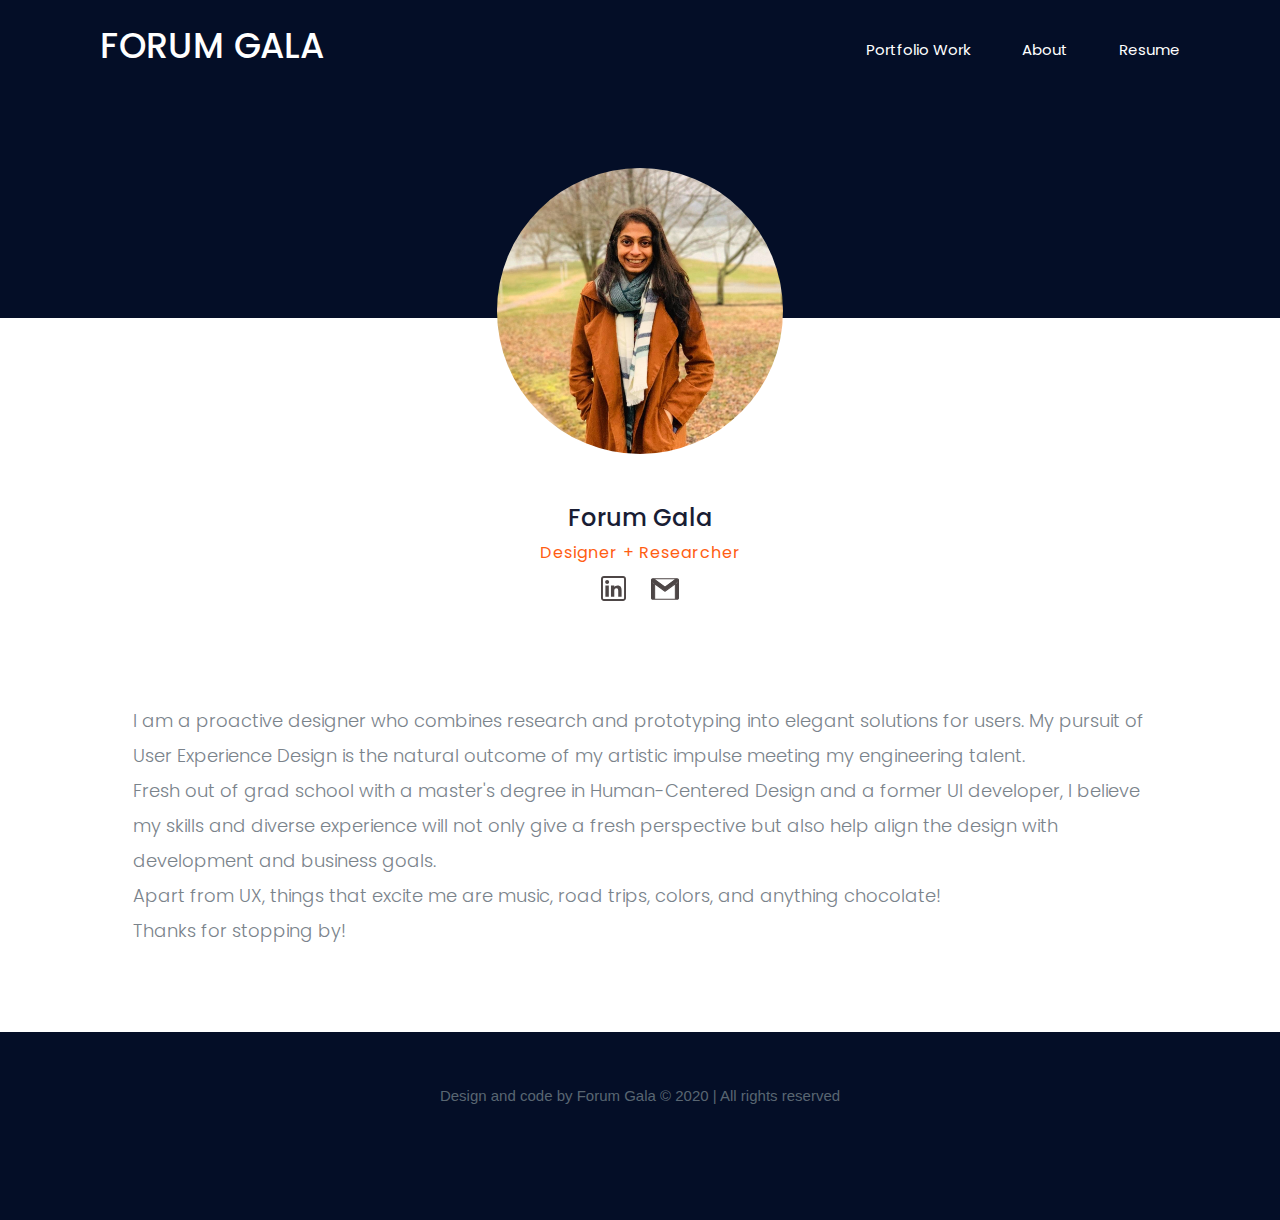
==== about.html @ 948fbfd9 "LinkedInTest" ====
<!doctype html>
<html class="no-js" lang="zxx">

<head>
  <!-- Global site tag (gtag.js) - Google Analytics -->
    <script async src="https://www.googletagmanager.com/gtag/js?id=UA-155356640-1"></script>
    <script>
      window.dataLayer = window.dataLayer || [];
      function gtag(){dataLayer.push(arguments);}
      gtag('js', new Date());

      gtag('config', 'UA-155356640-1');
    </script>
    <meta charset="utf-8">
    <meta http-equiv="x-ua-compatible" content="ie=edge">
    <title>portfolio</title>
    <meta name="description" content="">
    <meta name="viewport" content="width=device-width, initial-scale=1">

    <!-- <link rel="manifest" href="site.webmanifest"> -->
    <!-- Place favicon.ico in the root directory -->

    <!-- CSS here -->
    <link rel="stylesheet" href="css/bootstrap.min.css">
    <link rel="stylesheet" href="css/owl.carousel.min.css">
    <link rel="stylesheet" href="css/magnific-popup.css">
    <link rel="stylesheet" href="css/font-awesome.min.css">
    <link rel="stylesheet" href="css/themify-icons.css">
    <link rel="stylesheet" href="css/nice-select.css">
    <link rel="stylesheet" href="css/flaticon.css">
    <link rel="stylesheet" href="css/gijgo.css">
    <link rel="stylesheet" href="css/animate.min.css">
    <link rel="stylesheet" href="css/slick.css">
    <link rel="stylesheet" href="css/slicknav.css">
    <link rel="stylesheet" href="css/style.css">
    <!-- <link rel="stylesheet" href="css/responsive.css"> -->
</head>

<body>
    <!--[if lte IE 9]>
            <p class="browserupgrade">You are using an <strong>outdated</strong> browser. Please <a href="https://browsehappy.com/">upgrade your browser</a> to improve your experience and security.</p>
        <![endif]-->

    <!-- header-start -->
    <header>
        <div class="header-area ">
            <div id="sticky-header" class="main-header-area">
                <div class="container-fluid">
                    <div class="row align-items-center">
                      <div class="col-xl-3 col-lg-2">
                          <div class="logo">
                              <a href="index.html">
                                <h3>  FORUM GALA </h3>
                              </a>
                          </div>
                      </div>
                      <div class="col-xl-9 col-lg-10">
                          <div class="main-menu  d-none d-lg-block text-right">
                              <nav>
                                  <ul id="navigation">
                                      <li><a class="active" href="index.html">Portfolio Work</a></li>
                                      <li><a href="about.html">About</a></li>
                                      <li><a id="resume" data-aos="fade-up" href="https://galaforum.github.io/portfolio/index.html" onclick="window.open('ForumGalaResume.pdf');return false;">Resume</a></li>
                                  </ul>
                              </nav>
                          </div>
                      </div>
                        <div class="col-12">
                            <div class="mobile_menu d-block d-lg-none"></div>
                        </div>
                    </div>

                </div>
            </div>
        </div>
    </header>
    <!-- header-end -->
    <!-- bradcam_area  -->
    <div class="bradcam_area">
        <div class="container">
            <div class="row">
                <div class="col-xl-12">
                    <div class="bradcam_text text-center">
                        <h3></h3>
                    </div>
                </div>
            </div>
        </div>
    </div>
    <!-- /bradcam_area  -->
    <div class="row justify-content-center">
        <div class="col-lg-6">
            <div class="text-center">
                    <div class="profileStyle thumb">
                            <img src="img/profile.png" alt="">
                    </div>
            </div>
        </div>
    </div>


    <div class="row justify-content-center">
        <div class="col-lg-6">
            <div class="text-center">
                    <div class="aboutHeader text-center">
                        <h3>Forum Gala</h3>
                        <b>Designer + Researcher</b>
                    </div>
                    <a href="https://www.linkedin.com/in/forumgala/" target="_blank">
                      <!-- <div class="linkedInImage"></div> -->
                      <div class="linkedInDiv">
                        <img src="img/linkedinBlack.svg" id="linkedInImage" class="linkedInImage" alt="">
                        <img src="img/linkedin2.svg" class="linkedInImageHover" alt="">
                      </div>
                    </a>
                    <a href="mailto:forumgala.apr30@gmail.com" >
                      <div class="gmailDiv">
                        <img src="img/gmailBlack.svg" class="gmailImage" alt="">
                        <img src="img/gmail2.svg" class="gmailImageHover" alt="">
                      </div>
                    </a>
            </div>
        </div>
    </div>


    <div class="about_wrap_area">
        <div class="container">
            <div class="row justify-content-center">
                <div class="col-lg-11">
                    <div class="about_heading ">
                        <h4>I am a proactive designer who combines research and prototyping into elegant solutions for users. My pursuit of User Experience Design is the natural outcome of my artistic impulse meeting my engineering talent.
                          <br>Fresh out of grad school with a master's degree in Human-Centered Design and a former UI developer, I believe my skills and diverse experience will not only give a fresh perspective but also help align the design with development and business goals.
                          <br>Apart from UX, things that excite me are music, road trips, colors, and anything chocolate!
                          <br>Thanks for stopping by!
                        </h4>
                    </div>
                </div>
            </div>
            </div>
        </div>
    </div>


    <!-- footer start -->
    <footer class="footer">
             <!-- <div class="footer_top">
                <div class="container">
                    <div class="row">
                        <div class="col-xl-4 col-md-6 col-lg-4">
                            <div class="footer_widget">
                               <div class="logo_footer">
                                   <a href="index.html">
                                       <img src="img/logo.png" alt="">
                                   </a>
                               </div>

                            </div>
                        </div>
                        <div class="col-xl-3 col-md-6 col-lg-3">
                            <div class="footer_widget">
                                <h3 class="footer_title">
                                        Services
                                </h3>
                                <ul>
                                    <li><a href="#">Web Design</a></li>
                                    <li><a href="#">3D Modeling</a></li>
                                    <li><a href="#">Architectural Design</a></li>
                                </ul>

                            </div>
                        </div>
                        <div class="col-xl-3 col-md-6 col-lg-3">
                            <div class="footer_widget">
                                <h3 class="footer_title">
                                    Useful Links
                                </h3>
                                <ul>
                                    <li><a href="#">Work</a></li>
                                    <li><a href="#">About</a></li>
                                    <li><a href="#">Services</a></li>
                                    <li><a href="#">Contact</a></li>
                                </ul>
                            </div>
                        </div>
                        <div class="col-xl-2 col-md-6 col-lg-2">
                            <div class="footer_widget">
                                <h3 class="footer_title">
                                        Follow Us
                                </h3>
                                <ul>
                                    <li><a href="#">Dribbble</a></li>
                                    <li><a href="#">Behance</a></li>
                                    <li><a href="#">Instagram</a></li>
                                    <li><a href="#">Facebook</a></li>
                                </ul>
                            </div>
                        </div>
                    </div>
                </div>
            </div> -->
            <div class="copy-right_text">
                <div class="container">
                    <div class="row">
                        <div class="col-xl-12">
                            <p class="copy_right text-center">
                     Design and code by Forum Gala &copy; 2020 | All rights reserved
                            </p>
                        </div>
                    </div>
                </div>
            </div>
        </footer>
    <!--/ footer end  -->


    <!-- JS here -->
    <script src="js/vendor/modernizr-3.5.0.min.js"></script>
    <script src="js/vendor/jquery-1.12.4.min.js"></script>
    <script src="js/popper.min.js"></script>
    <script src="js/bootstrap.min.js"></script>
    <script src="js/owl.carousel.min.js"></script>
    <script src="js/isotope.pkgd.min.js"></script>
    <script src="js/ajax-form.js"></script>
    <script src="js/waypoints.min.js"></script>
    <script src="js/jquery.counterup.min.js"></script>
    <script src="js/imagesloaded.pkgd.min.js"></script>
    <script src="js/scrollIt.js"></script>
    <script src="js/jquery.scrollUp.min.js"></script>
    <script src="js/wow.min.js"></script>
    <script src="js/nice-select.min.js"></script>
    <script src="js/jquery.slicknav.min.js"></script>
    <script src="js/jquery.magnific-popup.min.js"></script>
    <script src="js/plugins.js"></script>
    <script src="js/gijgo.min.js"></script>

    <!--contact js-->
    <script src="js/contact.js"></script>
    <script src="js/jquery.ajaxchimp.min.js"></script>
    <script src="js/jquery.form.js"></script>
    <script src="js/jquery.validate.min.js"></script>
    <script src="js/mail-script.js"></script>

    <script src="js/main.js"></script>
</body>

</html>
---- css/themify-icons.css ----
@font-face {
	font-family: 'themify';
	src:url('../fonts/themify.eot?-fvbane');
	src:url('../fonts/themify.eot?#iefix-fvbane') format('embedded-opentype'),
		url('../fonts/themify.woff?-fvbane') format('woff'),
		url('../fonts/themify.ttf?-fvbane') format('truetype'),
		url('../fonts/themify.svg?-fvbane#themify') format('svg');
	font-weight: normal;
	font-style: normal;
}

[class^="ti-"], [class*=" ti-"] {
	font-family: 'themify';
	/* speak: none; */
	font-style: normal;
	font-weight: normal;
	font-variant: normal;
	text-transform: none;
	line-height: 1;

	/* Better Font Rendering =========== */
	-webkit-font-smoothing: antialiased;
	-moz-osx-font-smoothing: grayscale;
}

.ti-wand:before {
	content: "\e600";
}
.ti-volume:before {
	content: "\e601";
}
.ti-user:before {
	content: "\e602";
}
.ti-unlock:before {
	content: "\e603";
}
.ti-unlink:before {
	content: "\e604";
}
.ti-trash:before {
	content: "\e605";
}
.ti-thought:before {
	content: "\e606";
}
.ti-target:before {
	content: "\e607";
}
.ti-tag:before {
	content: "\e608";
}
.ti-tablet:before {
	content: "\e609";
}
.ti-star:before {
	content: "\e60a";
}
.ti-spray:before {
	content: "\e60b";
}
.ti-signal:before {
	content: "\e60c";
}
.ti-shopping-cart:before {
	content: "\e60d";
}
.ti-shopping-cart-full:before {
	content: "\e60e";
}
.ti-settings:before {
	content: "\e60f";
}
.ti-search:before {
	content: "\e610";
}
.ti-zoom-in:before {
	content: "\e611";
}
.ti-zoom-out:before {
	content: "\e612";
}
.ti-cut:before {
	content: "\e613";
}
.ti-ruler:before {
	content: "\e614";
}
.ti-ruler-pencil:before {
	content: "\e615";
}
.ti-ruler-alt:before {
	content: "\e616";
}
.ti-bookmark:before {
	content: "\e617";
}
.ti-bookmark-alt:before {
	content: "\e618";
}
.ti-reload:before {
	content: "\e619";
}
.ti-plus:before {
	content: "\e61a";
}
.ti-pin:before {
	content: "\e61b";
}
.ti-pencil:before {
	content: "\e61c";
}
.ti-pencil-alt:before {
	content: "\e61d";
}
.ti-paint-roller:before {
	content: "\e61e";
}
.ti-paint-bucket:before {
	content: "\e61f";
}
.ti-na:before {
	content: "\e620";
}
.ti-mobile:before {
	content: "\e621";
}
.ti-minus:before {
	content: "\e622";
}
.ti-medall:before {
	content: "\e623";
}
.ti-medall-alt:before {
	content: "\e624";
}
.ti-marker:before {
	content: "\e625";
}
.ti-marker-alt:before {
	content: "\e626";
}
.ti-arrow-up:before {
	content: "\e627";
}
.ti-arrow-right:before {
	content: "\e628";
}
.ti-arrow-left:before {
	content: "\e629";
}
.ti-arrow-down:before {
	content: "\e62a";
}
.ti-lock:before {
	content: "\e62b";
}
.ti-location-arrow:before {
	content: "\e62c";
}
.ti-link:before {
	content: "\e62d";
}
.ti-layout:before {
	content: "\e62e";
}
.ti-layers:before {
	content: "\e62f";
}
.ti-layers-alt:before {
	content: "\e630";
}
.ti-key:before {
	content: "\e631";
}
.ti-import:before {
	content: "\e632";
}
.ti-image:before {
	content: "\e633";
}
.ti-heart:before {
	content: "\e634";
}
.ti-heart-broken:before {
	content: "\e635";
}
.ti-hand-stop:before {
	content: "\e636";
}
.ti-hand-open:before {
	content: "\e637";
}
.ti-hand-drag:before {
	content: "\e638";
}
.ti-folder:before {
	content: "\e639";
}
.ti-flag:before {
	content: "\e63a";
}
.ti-flag-alt:before {
	content: "\e63b";
}
.ti-flag-alt-2:before {
	content: "\e63c";
}
.ti-eye:before {
	content: "\e63d";
}
.ti-export:before {
	content: "\e63e";
}
.ti-exchange-vertical:before {
	content: "\e63f";
}
.ti-desktop:before {
	content: "\e640";
}
.ti-cup:before {
	content: "\e641";
}
.ti-crown:before {
	content: "\e642";
}
.ti-comments:before {
	content: "\e643";
}
.ti-comment:before {
	content: "\e644";
}
.ti-comment-alt:before {
	content: "\e645";
}
.ti-close:before {
	content: "\e646";
}
.ti-clip:before {
	content: "\e647";
}
.ti-angle-up:before {
	content: "\e648";
}
.ti-angle-right:before {
	content: "\e649";
}
.ti-angle-left:before {
	content: "\e64a";
}
.ti-angle-down:before {
	content: "\e64b";
}
.ti-check:before {
	content: "\e64c";
}
.ti-check-box:before {
	content: "\e64d";
}
.ti-camera:before {
	content: "\e64e";
}
.ti-announcement:before {
	content: "\e64f";
}
.ti-brush:before {
	content: "\e650";
}
.ti-briefcase:before {
	content: "\e651";
}
.ti-bolt:before {
	content: "\e652";
}
.ti-bolt-alt:before {
	content: "\e653";
}
.ti-blackboard:before {
	content: "\e654";
}
.ti-bag:before {
	content: "\e655";
}
.ti-move:before {
	content: "\e656";
}
.ti-arrows-vertical:before {
	content: "\e657";
}
.ti-arrows-horizontal:before {
	content: "\e658";
}
.ti-fullscreen:before {
	content: "\e659";
}
.ti-arrow-top-right:before {
	content: "\e65a";
}
.ti-arrow-top-left:before {
	content: "\e65b";
}
.ti-arrow-circle-up:before {
	content: "\e65c";
}
.ti-arrow-circle-right:before {
	content: "\e65d";
}
.ti-arrow-circle-left:before {
	content: "\e65e";
}
.ti-arrow-circle-down:before {
	content: "\e65f";
}
.ti-angle-double-up:before {
	content: "\e660";
}
.ti-angle-double-right:before {
	content: "\e661";
}
.ti-angle-double-left:before {
	content: "\e662";
}
.ti-angle-double-down:before {
	content: "\e663";
}
.ti-zip:before {
	content: "\e664";
}
.ti-world:before {
	content: "\e665";
}
.ti-wheelchair:before {
	content: "\e666";
}
.ti-view-list:before {
	content: "\e667";
}
.ti-view-list-alt:before {
	content: "\e668";
}
.ti-view-grid:before {
	content: "\e669";
}
.ti-uppercase:before {
	content: "\e66a";
}
.ti-upload:before {
	content: "\e66b";
}
.ti-underline:before {
	content: "\e66c";
}
.ti-truck:before {
	content: "\e66d";
}
.ti-timer:before {
	content: "\e66e";
}
.ti-ticket:before {
	content: "\e66f";
}
.ti-thumb-up:before {
	content: "\e670";
}
.ti-thumb-down:before {
	content: "\e671";
}
.ti-text:before {
	content: "\e672";
}
.ti-stats-up:before {
	content: "\e673";
}
.ti-stats-down:before {
	content: "\e674";
}
.ti-split-v:before {
	content: "\e675";
}
.ti-split-h:before {
	content: "\e676";
}
.ti-smallcap:before {
	content: "\e677";
}
.ti-shine:before {
	content: "\e678";
}
.ti-shift-right:before {
	content: "\e679";
}
.ti-shift-left:before {
	content: "\e67a";
}
.ti-shield:before {
	content: "\e67b";
}
.ti-notepad:before {
	content: "\e67c";
}
.ti-server:before {
	content: "\e67d";
}
.ti-quote-right:before {
	content: "\e67e";
}
.ti-quote-left:before {
	content: "\e67f";
}
.ti-pulse:before {
	content: "\e680";
}
.ti-printer:before {
	content: "\e681";
}
.ti-power-off:before {
	content: "\e682";
}
.ti-plug:before {
	content: "\e683";
}
.ti-pie-chart:before {
	content: "\e684";
}
.ti-paragraph:before {
	content: "\e685";
}
.ti-panel:before {
	content: "\e686";
}
.ti-package:before {
	content: "\e687";
}
.ti-music:before {
	content: "\e688";
}
.ti-music-alt:before {
	content: "\e689";
}
.ti-mouse:before {
	content: "\e68a";
}
.ti-mouse-alt:before {
	content: "\e68b";
}
.ti-money:before {
	content: "\e68c";
}
.ti-microphone:before {
	content: "\e68d";
}
.ti-menu:before {
	content: "\e68e";
}
.ti-menu-alt:before {
	content: "\e68f";
}
.ti-map:before {
	content: "\e690";
}
.ti-map-alt:before {
	content: "\e691";
}
.ti-loop:before {
	content: "\e692";
}
.ti-location-pin:before {
	content: "\e693";
}
.ti-list:before {
	content: "\e694";
}
.ti-light-bulb:before {
	content: "\e695";
}
.ti-Italic:before {
	content: "\e696";
}
.ti-info:before {
	content: "\e697";
}
.ti-infinite:before {
	content: "\e698";
}
.ti-id-badge:before {
	content: "\e699";
}
.ti-hummer:before {
	content: "\e69a";
}
.ti-home:before {
	content: "\e69b";
}
.ti-help:before {
	content: "\e69c";
}
.ti-headphone:before {
	content: "\e69d";
}
.ti-harddrives:before {
	content: "\e69e";
}
.ti-harddrive:before {
	content: "\e69f";
}
.ti-gift:before {
	content: "\e6a0";
}
.ti-game:before {
	content: "\e6a1";
}
.ti-filter:before {
	content: "\e6a2";
}
.ti-files:before {
	content: "\e6a3";
}
.ti-file:before {
	content: "\e6a4";
}
.ti-eraser:before {
	content: "\e6a5";
}
.ti-envelope:before {
	content: "\e6a6";
}
.ti-download:before {
	content: "\e6a7";
}
.ti-direction:before {
	content: "\e6a8";
}
.ti-direction-alt:before {
	content: "\e6a9";
}
.ti-dashboard:before {
	content: "\e6aa";
}
.ti-control-stop:before {
	content: "\e6ab";
}
.ti-control-shuffle:before {
	content: "\e6ac";
}
.ti-control-play:before {
	content: "\e6ad";
}
.ti-control-pause:before {
	content: "\e6ae";
}
.ti-control-forward:before {
	content: "\e6af";
}
.ti-control-backward:before {
	content: "\e6b0";
}
.ti-cloud:before {
	content: "\e6b1";
}
.ti-cloud-up:before {
	content: "\e6b2";
}
.ti-cloud-down:before {
	content: "\e6b3";
}
.ti-clipboard:before {
	content: "\e6b4";
}
.ti-car:before {
	content: "\e6b5";
}
.ti-calendar:before {
	content: "\e6b6";
}
.ti-book:before {
	content: "\e6b7";
}
.ti-bell:before {
	content: "\e6b8";
}
.ti-basketball:before {
	content: "\e6b9";
}
.ti-bar-chart:before {
	content: "\e6ba";
}
.ti-bar-chart-alt:before {
	content: "\e6bb";
}
.ti-back-right:before {
	content: "\e6bc";
}
.ti-back-left:before {
	content: "\e6bd";
}
.ti-arrows-corner:before {
	content: "\e6be";
}
.ti-archive:before {
	content: "\e6bf";
}
.ti-anchor:before {
	content: "\e6c0";
}
.ti-align-right:before {
	content: "\e6c1";
}
.ti-align-left:before {
	content: "\e6c2";
}
.ti-align-justify:before {
	content: "\e6c3";
}
.ti-align-center:before {
	content: "\e6c4";
}
.ti-alert:before {
	content: "\e6c5";
}
.ti-alarm-clock:before {
	content: "\e6c6";
}
.ti-agenda:before {
	content: "\e6c7";
}
.ti-write:before {
	content: "\e6c8";
}
.ti-window:before {
	content: "\e6c9";
}
.ti-widgetized:before {
	content: "\e6ca";
}
.ti-widget:before {
	content: "\e6cb";
}
.ti-widget-alt:before {
	content: "\e6cc";
}
.ti-wallet:before {
	content: "\e6cd";
}
.ti-video-clapper:before {
	content: "\e6ce";
}
.ti-video-camera:before {
	content: "\e6cf";
}
.ti-vector:before {
	content: "\e6d0";
}
.ti-themify-logo:before {
	content: "\e6d1";
}
.ti-themify-favicon:before {
	content: "\e6d2";
}
.ti-themify-favicon-alt:before {
	content: "\e6d3";
}
.ti-support:before {
	content: "\e6d4";
}
.ti-stamp:before {
	content: "\e6d5";
}
.ti-split-v-alt:before {
	content: "\e6d6";
}
.ti-slice:before {
	content: "\e6d7";
}
.ti-shortcode:before {
	content: "\e6d8";
}
.ti-shift-right-alt:before {
	content: "\e6d9";
}
.ti-shift-left-alt:before {
	content: "\e6da";
}
.ti-ruler-alt-2:before {
	content: "\e6db";
}
.ti-receipt:before {
	content: "\e6dc";
}
.ti-pin2:before {
	content: "\e6dd";
}
.ti-pin-alt:before {
	content: "\e6de";
}
.ti-pencil-alt2:before {
	content: "\e6df";
}
.ti-palette:before {
	content: "\e6e0";
}
.ti-more:before {
	content: "\e6e1";
}
.ti-more-alt:before {
	content: "\e6e2";
}
.ti-microphone-alt:before {
	content: "\e6e3";
}
.ti-magnet:before {
	content: "\e6e4";
}
.ti-line-double:before {
	content: "\e6e5";
}
.ti-line-dotted:before {
	content: "\e6e6";
}
.ti-line-dashed:before {
	content: "\e6e7";
}
.ti-layout-width-full:before {
	content: "\e6e8";
}
.ti-layout-width-default:before {
	content: "\e6e9";
}
.ti-layout-width-default-alt:before {
	content: "\e6ea";
}
.ti-layout-tab:before {
	content: "\e6eb";
}
.ti-layout-tab-window:before {
	content: "\e6ec";
}
.ti-layout-tab-v:before {
	content: "\e6ed";
}
.ti-layout-tab-min:before {
	content: "\e6ee";
}
.ti-layout-slider:before {
	content: "\e6ef";
}
.ti-layout-slider-alt:before {
	content: "\e6f0";
}
.ti-layout-sidebar-right:before {
	content: "\e6f1";
}
.ti-layout-sidebar-none:before {
	content: "\e6f2";
}
.ti-layout-sidebar-left:before {
	content: "\e6f3";
}
.ti-layout-placeholder:before {
	content: "\e6f4";
}
.ti-layout-menu:before {
	content: "\e6f5";
}
.ti-layout-menu-v:before {
	content: "\e6f6";
}
.ti-layout-menu-separated:before {
	content: "\e6f7";
}
.ti-layout-menu-full:before {
	content: "\e6f8";
}
.ti-layout-media-right-alt:before {
	content: "\e6f9";
}
.ti-layout-media-right:before {
	content: "\e6fa";
}
.ti-layout-media-overlay:before {
	content: "\e6fb";
}
.ti-layout-media-overlay-alt:before {
	content: "\e6fc";
}
.ti-layout-media-overlay-alt-2:before {
	content: "\e6fd";
}
.ti-layout-media-left-alt:before {
	content: "\e6fe";
}
.ti-layout-media-left:before {
	content: "\e6ff";
}
.ti-layout-media-center-alt:before {
	content: "\e700";
}
.ti-layout-media-center:before {
	content: "\e701";
}
.ti-layout-list-thumb:before {
	content: "\e702";
}
.ti-layout-list-thumb-alt:before {
	content: "\e703";
}
.ti-layout-list-post:before {
	content: "\e704";
}
.ti-layout-list-large-image:before {
	content: "\e705";
}
.ti-layout-line-solid:before {
	content: "\e706";
}
.ti-layout-grid4:before {
	content: "\e707";
}
.ti-layout-grid3:before {
	content: "\e708";
}
.ti-layout-grid2:before {
	content: "\e709";
}
.ti-layout-grid2-thumb:before {
	content: "\e70a";
}
.ti-layout-cta-right:before {
	content: "\e70b";
}
.ti-layout-cta-left:before {
	content: "\e70c";
}
.ti-layout-cta-center:before {
	content: "\e70d";
}
.ti-layout-cta-btn-right:before {
	content: "\e70e";
}
.ti-layout-cta-btn-left:before {
	content: "\e70f";
}
.ti-layout-column4:before {
	content: "\e710";
}
.ti-layout-column3:before {
	content: "\e711";
}
.ti-layout-column2:before {
	content: "\e712";
}
.ti-layout-accordion-separated:before {
	content: "\e713";
}
.ti-layout-accordion-merged:before {
	content: "\e714";
}
.ti-layout-accordion-list:before {
	content: "\e715";
}
.ti-ink-pen:before {
	content: "\e716";
}
.ti-info-alt:before {
	content: "\e717";
}
.ti-help-alt:before {
	content: "\e718";
}
.ti-headphone-alt:before {
	content: "\e719";
}
.ti-hand-point-up:before {
	content: "\e71a";
}
.ti-hand-point-right:before {
	content: "\e71b";
}
.ti-hand-point-left:before {
	content: "\e71c";
}
.ti-hand-point-down:before {
	content: "\e71d";
}
.ti-gallery:before {
	content: "\e71e";
}
.ti-face-smile:before {
	content: "\e71f";
}
.ti-face-sad:before {
	content: "\e720";
}
.ti-credit-card:before {
	content: "\e721";
}
.ti-control-skip-forward:before {
	content: "\e722";
}
.ti-control-skip-backward:before {
	content: "\e723";
}
.ti-control-record:before {
	content: "\e724";
}
.ti-control-eject:before {
	content: "\e725";
}
.ti-comments-smiley:before {
	content: "\e726";
}
.ti-brush-alt:before {
	content: "\e727";
}
.ti-youtube:before {
	content: "\e728";
}
.ti-vimeo:before {
	content: "\e729";
}
.ti-twitter:before {
	content: "\e72a";
}
.ti-time:before {
	content: "\e72b";
}
.ti-tumblr:before {
	content: "\e72c";
}
.ti-skype:before {
	content: "\e72d";
}
.ti-share:before {
	content: "\e72e";
}
.ti-share-alt:before {
	content: "\e72f";
}
.ti-rocket:before {
	content: "\e730";
}
.ti-pinterest:before {
	content: "\e731";
}
.ti-new-window:before {
	content: "\e732";
}
.ti-microsoft:before {
	content: "\e733";
}
.ti-list-ol:before {
	content: "\e734";
}
.ti-linkedin:before {
	content: "\e735";
}
.ti-layout-sidebar-2:before {
	content: "\e736";
}
.ti-layout-grid4-alt:before {
	content: "\e737";
}
.ti-layout-grid3-alt:before {
	content: "\e738";
}
.ti-layout-grid2-alt:before {
	content: "\e739";
}
.ti-layout-column4-alt:before {
	content: "\e73a";
}
.ti-layout-column3-alt:before {
	content: "\e73b";
}
.ti-layout-column2-alt:before {
	content: "\e73c";
}
.ti-instagram:before {
	content: "\e73d";
}
.ti-google:before {
	content: "\e73e";
}
.ti-github:before {
	content: "\e73f";
}
.ti-flickr:before {
	content: "\e740";
}
.ti-facebook:before {
	content: "\e741";
}
.ti-dropbox:before {
	content: "\e742";
}
.ti-dribbble:before {
	content: "\e743";
}
.ti-apple:before {
	content: "\e744";
}
.ti-android:before {
	content: "\e745";
}
.ti-save:before {
	content: "\e746";
}
.ti-save-alt:before {
	content: "\e747";
}
.ti-yahoo:before {
	content: "\e748";
}
.ti-wordpress:before {
	content: "\e749";
}
.ti-vimeo-alt:before {
	content: "\e74a";
}
.ti-twitter-alt:before {
	content: "\e74b";
}
.ti-tumblr-alt:before {
	content: "\e74c";
}
.ti-trello:before {
	content: "\e74d";
}
.ti-stack-overflow:before {
	content: "\e74e";
}
.ti-soundcloud:before {
	content: "\e74f";
}
.ti-sharethis:before {
	content: "\e750";
}
.ti-sharethis-alt:before {
	content: "\e751";
}
.ti-reddit:before {
	content: "\e752";
}
.ti-pinterest-alt:before {
	content: "\e753";
}
.ti-microsoft-alt:before {
	content: "\e754";
}
.ti-linux:before {
	content: "\e755";
}
.ti-jsfiddle:before {
	content: "\e756";
}
.ti-joomla:before {
	content: "\e757";
}
.ti-html5:before {
	content: "\e758";
}
.ti-flickr-alt:before {
	content: "\e759";
}
.ti-email:before {
	content: "\e75a";
}
.ti-drupal:before {
	content: "\e75b";
}
.ti-dropbox-alt:before {
	content: "\e75c";
}
.ti-css3:before {
	content: "\e75d";
}
.ti-rss:before {
	content: "\e75e";
}
.ti-rss-alt:before {
	content: "\e75f";
}
---- css/nice-select.css ----
.nice-select {
  -webkit-tap-highlight-color: transparent;
  background-color: #fff;
  border-radius: 5px;
  border: solid 1px #e8e8e8;
  box-sizing: border-box;
  clear: both;
  cursor: pointer;
  display: block;
  float: left;
  font-family: inherit;
  font-size: 14px;
  font-weight: normal;
  height: 42px;
  line-height: 40px;
  outline: none;
  padding-left: 18px;
  padding-right: 30px;
  position: relative;
  text-align: left !important;
  -webkit-transition: all 0.2s ease-in-out;
  transition: all 0.2s ease-in-out;
  -webkit-user-select: none;
     -moz-user-select: none;
      -ms-user-select: none;
          user-select: none;
  white-space: nowrap;
  width: auto; }
  .nice-select:hover {
    border-color: #dbdbdb; }
  .nice-select:active, .nice-select.open, .nice-select:focus {
    border-color: #999; }


  .nice-select.disabled {
    border-color: #ededed;
    color: #999;
    pointer-events: none; }
    .nice-select.disabled:after {
      border-color: #cccccc; }
  .nice-select.wide {
    width: 100%; }
    .nice-select.wide .list {
      left: 0 !important;
      right: 0 !important; }
  .nice-select.right {
    float: right; }
    .nice-select.right .list {
      left: auto;
      right: 0; }
  .nice-select.small {
    font-size: 12px;
    height: 36px;
    line-height: 34px; }
    .nice-select.small:after {
      height: 4px;
      width: 4px; }
    .nice-select.small .option {
      line-height: 34px;
      min-height: 34px; }
  .nice-select .list {
    background-color: #fff;
    border-radius: 5px;
    box-shadow: 0 0 0 1px rgba(68, 68, 68, 0.11);
    box-sizing: border-box;
    margin-top: 4px;
    opacity: 0;
    overflow: hidden;
    padding: 0;
    pointer-events: none;
    position: absolute;
    top: 100%;
    left: 0;
    -webkit-transform-origin: 50% 0;
        -ms-transform-origin: 50% 0;
            transform-origin: 50% 0;
    -webkit-transform: scale(0.75) translateY(-21px);
        -ms-transform: scale(0.75) translateY(-21px);
            transform: scale(0.75) translateY(-21px);
    -webkit-transition: all 0.2s cubic-bezier(0.5, 0, 0, 1.25), opacity 0.15s ease-out;
    transition: all 0.2s cubic-bezier(0.5, 0, 0, 1.25), opacity 0.15s ease-out;
    z-index: 9; }
    .nice-select .list:hover .option:not(:hover) {
      background-color: transparent !important; }
  .nice-select .option {
    cursor: pointer;
    font-weight: 400;
    line-height: 40px;
    list-style: none;
    min-height: 40px;
    outline: none;
    padding-left: 18px;
    padding-right: 29px;
    text-align: left;
    -webkit-transition: all 0.2s;
    transition: all 0.2s; }
    .nice-select .option:hover, .nice-select .option.focus, .nice-select .option.selected.focus {
      background-color: #f6f6f6; }
    .nice-select .option.selected {
      font-weight: bold; }
    .nice-select .option.disabled {
      background-color: transparent;
      color: #999;
      cursor: default; }

.no-csspointerevents .nice-select .list {
  display: none; }

.no-csspointerevents .nice-select.open .list {
  display: block; }





  /* ,,,,,,,,,,,,,,,, */


  .nice-select:after {
    content: "\e64b";
    display: block;
    height: 5px;
    margin-top: -5px;
    pointer-events: none;
    position: absolute;
    right: 30px;
    top: 8px;
    transition: all 0.15s ease-in-out;
    width: 5px;
    font-family: 'themify';
    color: #ddd; }

    .nice-select.open:after {
 }
    .nice-select.open .list {
      opacity: 1;
      pointer-events: auto;
      -webkit-transform: scale(1) translateY(0);
          -ms-transform: scale(1) translateY(0);
              transform: scale(1) translateY(0); }
---- css/flaticon.css ----
/*
  	Flaticon icon font: Flaticon
  	Creation date: 07/09/2019 08:07
  	*/

	  @font-face {
		font-family: "Flaticon";
		src: url("../fonts/Flaticon.eot");
		src: url("../fonts/Flaticon.eot");
		src: url("../fonts/Flaticon.eot?#iefix") format("embedded-opentype"),
			 url("../fonts/Flaticon.woff2") format("woff2"),
			 url("../fonts/Flaticon.woff") format("woff"),
			 url("../fonts/Flaticon.ttf") format("truetype"),
			 url("../fonts/Flaticon.svg#Flaticon") format("svg");
		font-weight: normal;
		font-style: normal;
	  }
	  
	  @media screen and (-webkit-min-device-pixel-ratio:0) {
		@font-face {
		  font-family: "Flaticon";
		  src: url("./Flaticon.svg#Flaticon") format("svg");
		}
	  }
	  
	  [class^="flaticon-"]:before, [class*=" flaticon-"]:before,
	  [class^="flaticon-"]:after, [class*=" flaticon-"]:after {   
		font-family: Flaticon;
			  font-size: 20px;
	  font-style: normal;
	  margin-left: 20px;
	  }
	  
	.flaticon-legal-paper:before {
		content: "\e001";
	}
	.flaticon-case:before {
		content: "\e002";
	}
	.flaticon-survey:before {
		content: "\e003";
	}
	.flaticon-bar-chart:before {
		content: "\e004";
	}
	.flaticon-controls:before {
		content: "\e005";
	}
	.flaticon-puzzle:before {
		content: "\e006";
	}
	.flaticon-right:before {
		content: "\e007";
	}
---- css/gijgo.css ----
.gj-button {
    background-color: #f5f5f5;
    border: 1px solid #ddd;
    color: #000;
    border-radius: 3px;
    padding: 6px 10px;
    cursor: pointer;
}

.gj-unselectable {
    -webkit-touch-callout: none;
    -webkit-user-select: none;
    -khtml-user-select: none;
    -moz-user-select: none;
    -ms-user-select: none;
    user-select: none;
}

.gj-row {
    display: -webkit-box;
    display: -ms-flexbox;
    display: flex;
    -ms-flex-wrap: wrap;
    flex-wrap: wrap;
}

.gj-margin-left-5 {
    margin-left: 5px;
}

.gj-margin-left-10 {
    margin-left: 10px;
}

.gj-width-full {
    width: 100%;
}

.gj-cursor-pointer {
    cursor: pointer;
}

.gj-text-align-center {
    text-align: center;
}

.gj-font-size-16 {
    font-size: 16px;
}

.gj-hidden {
    display: none;
}

/** Material Design */
.gj-button-md {
    background: 0 0;
    border: none;
    border-radius: 2px;
    color: rgba(0, 0, 0, 0.87);
    position: relative;
    height: 36px;
    margin: 0;
    min-width: 64px;
    padding: 0 16px;
    display: inline-block;
    font-family: "Roboto","Helvetica","Arial",sans-serif;
    font-size: 1rem;
    font-weight: 500;
    text-transform: uppercase;
    letter-spacing: 0;
    overflow: hidden;
    will-change: box-shadow;
    transition: box-shadow .2s cubic-bezier(.4,0,1,1),background-color .2s cubic-bezier(.4,0,.2,1),color .2s cubic-bezier(.4,0,.2,1);
    outline: none;
    cursor: pointer;
    text-decoration: none;
    text-align: center;
    line-height: 36px;
    vertical-align: middle;
    overflow: hidden;
    -webkit-user-select: none;
    -moz-user-select: none;
    -ms-user-select: none;
    user-select: none;
}

.gj-button-md:hover {
    background-color: rgba(158,158,158,.2);
}

.gj-button-md:disabled {
    color: rgba(0,0,0,.26);
    background: 0 0;
}

.gj-button-md .material-icons,
.gj-button-md .gj-icon {
    vertical-align: middle;
    /*font-size: 1.3rem;
    margin-right: 4px;*/
}

.gj-button-md.gj-button-md-icon {
    width: 24px;
    height: 31px;
    min-width: 24px;
    padding: 0px;
    display: table;
}

.gj-button-md.gj-button-md-icon .material-icons,
.gj-button-md.gj-button-md-icon .gj-icon {
    display: table-cell;
    margin-right: 0px;
    width: 24px;
    height: 24px;
}

.gj-button-md.active {
    background-color: rgba(158,158,158,.4);
}

.gj-button-md-group {
    position: relative;
    display: inline-block;
    vertical-align: middle;
}

.gj-textbox-md {
    border: none;
    border-bottom: 1px solid rgba(0,0,0,.42);
    display: block;
    font-family: "Helvetica","Arial",sans-serif;
    font-size: 16px;
    line-height: 16px;
    padding: 4px 0px;
    margin: 0;
    width: 100%;
    background: 0 0;
    text-align: left;
    color: rgba(0,0,0,.87);
}

.gj-textbox-md:focus,
.gj-textbox-md:active {
    border-bottom: 2px solid rgba(0,0,0,.42);
    outline: none;
}

.gj-textbox-md::placeholder {
    color: #8e8e8e;
}

.gj-textbox-md:-ms-input-placeholder {
    color: #8e8e8e;
}

.gj-textbox-md::-ms-input-placeholder {
    color: #8e8e8e;
}

.gj-md-spacer-24 {
    min-width: 24px;
    width: 24px;
    display: inline-block;
}

.gj-md-spacer-32 {
    min-width: 32px;
    width: 32px;
    display: inline-block;
}

.gj-modal {
    position: fixed;
    top: 0;
    right: 0;
    bottom: 0;
    left: 0;
    z-index: 1203;
    display: none;
    overflow: hidden;
    -webkit-overflow-scrolling: touch;
    outline: 0;
    background-color: rgba(0, 0, 0, 0.54118);
    transition: 200ms ease opacity;
    will-change: opacity;
}

/* List */
ul.gj-list li [data-role="wrapper"] {
    display: table;
    width: 100%;
}

ul.gj-list li [data-role="checkbox"] {
    display: table-cell;
    vertical-align:middle;
    text-align:center;
}

ul.gj-list li [data-role="image"] {
    display: table-cell;
    vertical-align:middle;
    text-align:center;
}

ul.gj-list li [data-role="display"] {
    display: table-cell;
    vertical-align:middle;
    cursor: pointer;
}

ul.gj-list li [data-role="display"]:empty:before {
  content: "\200b"; /* unicode zero width space character */
}

/* List - Bootstrap */
ul.gj-list-bootstrap {
    padding-left: 0px;
    margin-bottom: 0px;
}

ul.gj-list-bootstrap li {
    padding: 0px;
}

ul.gj-list-bootstrap li [data-role="wrapper"] {
    padding: 0px 10px;
}

ul.gj-list-bootstrap li [data-role="checkbox"] {
    width: 24px;
    padding: 3px;
}

ul.gj-list-bootstrap li [data-role="image"] {
    width: 24px;
    height: 24px;
}

ul.gj-list-bootstrap li [data-role="display"] {
    padding: 8px 0px 8px 4px;
}

.list-group-item.active ul li, .list-group-item.active:focus ul li, .list-group-item.active:hover ul li {
    text-shadow: none;
    color:initial;
}

/* List - Material Design */
ul.gj-list-md {
    padding: 0px;
    list-style: none;
    list-style-type: none;
    line-height: 24px;
    letter-spacing: 0;
    color: #616161; /* Gray 700 */
}

ul.gj-list-md li {
    display: list-item;
    list-style-type: none;
    padding: 0px;
    min-height: unset;
    box-sizing: border-box;
    align-items: center;
    cursor: default;
    overflow: hidden;

    font-family: "Roboto","Helvetica","Arial",sans-serif;
    font-size: 16px;
    font-weight: 400;
    letter-spacing: .04em;
    line-height: 1;
    
    -webkit-flex-direction: row;
    -ms-flex-direction: row;
    flex-direction: row;
    -webkit-flex-wrap: nowrap;
    -ms-flex-wrap: nowrap;
    flex-wrap: nowrap;
}

ul.gj-list-md li [data-role="checkbox"] {
    height: 24px;
    width: 24px;
}

ul.gj-list-md li [data-role="image"] {
    height: 24px;
    width: 24px;
}

ul.gj-list-md li [data-role="display"] {
    padding: 8px 0px 8px 5px;
    order: 0;
    flex-grow: 2;
    text-decoration: none;
    box-sizing: border-box;
    align-items: center;
    text-align: left;
    color: rgba(0,0,0,.87);
}

ul.gj-list-md li.disabled>[data-role="wrapper"]>[data-role="display"] {
    color: #9E9E9E; /* Gray 500 */
}

.gj-list-md-active {
    background: #e0e0e0;
    color: #3f51b5;
}


/* Picker */
.gj-picker {
    position: absolute;
    z-index: 1203;
    background-color: #fff;
}

.gj-picker .selected {
    color: #fff;
}

/* Material Design */
.gj-picker-md {
    font-family: "Roboto","Helvetica","Arial",sans-serif;
    font-size: 16px;
    font-weight: 400;
    letter-spacing: .04em;
    line-height: 1;
    color: rgba(0,0,0,.87);
    border: 1px solid #E0E0E0;
}

.gj-modal .gj-picker-md {
    border: 0px;
}

.gj-picker-md [role="header"] {
    color: rgba(255, 255, 255, 0.54);
    display: flex;
    background: #2196f3;
    align-items: baseline;
    user-select: none;
    justify-content: center;
}

.gj-picker-md [role="footer"] {
    float: right;
    padding: 10px;
}

.gj-picker-md [role="footer"] button.gj-button-md {
    color: #2196f3;
    font-weight: bold;
    font-size: 13px;
}

/* Bootstrap */
.gj-picker-bootstrap {
    border-radius: 4px;
    border: 1px solid #E0E0E0;
}

.gj-picker-bootstrap .selected {
    color: #888;
}

.gj-picker-bootstrap [role="header"] {
    background: #eee;
    color: #AAA;
}
@font-face {
    font-family: 'gijgo-material';
    src: url('../fonts/gijgo-material.eot?235541');
    src: url('../fonts/gijgo-material.eot?235541#iefix') format('embedded-opentype'), url('../fonts/gijgo-material.ttf?235541') format('truetype'), url('../fonts/gijgo-material.woff?235541') format('woff'), url('../fonts/gijgo-material.svg?235541#gijgo-material') format('svg');
    font-weight: normal;
    font-style: normal;
}

.gj-icon {
    /* use !important to prevent issues with browser extensions that change fonts */
    font-family: 'gijgo-material' !important;
    font-size: 24px;
    speak: none;
    font-style: normal;
    font-weight: normal;
    font-variant: normal;
    text-transform: none;
    line-height: 1;
    /* Enable Ligatures ================ */
    letter-spacing: 0;
    -webkit-font-feature-settings: "liga";
    -moz-font-feature-settings: "liga=1";
    -moz-font-feature-settings: "liga";
    -ms-font-feature-settings: "liga" 1;
    font-feature-settings: "liga";
    -webkit-font-variant-ligatures: discretionary-ligatures;
    font-variant-ligatures: discretionary-ligatures;
    /* Better Font Rendering =========== */
    -webkit-font-smoothing: antialiased;
    -moz-osx-font-smoothing: grayscale;
}

.gj-icon.undo:before {
    content: "\e900";
}

.gj-icon.vertical-align-top:before {
    content: "\e901";
}

.gj-icon.vertical-align-center:before {
    content: "\e902";
}

.gj-icon.vertical-align-bottom:before {
    content: "\e903";
}

.gj-icon.arrow-dropup:before {
    content: "\e904";
}

.gj-icon.clock:before {
    content: "\e905";
}

.gj-icon.refresh:before {
    content: "\e906";
}

.gj-icon.last-page:before {
    content: "\e907";
}

.gj-icon.first-page:before {
    content: "\e908";
}

.gj-icon.cancel:before {
    content: "\e909";
}

.gj-icon.clear:before {
    content: "\e90a";
}

.gj-icon.check-circle:before {
    content: "\e90b";
}

.gj-icon.delete:before {
    content: "\e90c";
}

.gj-icon.arrow-upward:before {
    content: "\e90d";
}

.gj-icon.arrow-forward:before {
    content: "\e90e";
}

.gj-icon.arrow-downward:before {
    content: "\e90f";
}

.gj-icon.arrow-back:before {
    content: "\e910";
}

.gj-icon.list-numbered:before {
    content: "\e911";
}

.gj-icon.list-bulleted:before {
    content: "\e912";
}

.gj-icon.indent-increase:before {
    content: "\e913";
}

.gj-icon.indent-decrease:before {
    content: "\e914";
}

.gj-icon.redo:before {
    content: "\e915";
}

.gj-icon.align-right:before {
    content: "\e916";
}

.gj-icon.align-left:before {
    content: "\e917";
}

.gj-icon.align-justify:before {
    content: "\e918";
}

.gj-icon.align-center:before {
    content: "\e919";
}

.gj-icon.strikethrough:before {
    content: "\e91a";
}

.gj-icon.italic:before {
    content: "\e91b";
}

.gj-icon.underlined:before {
    content: "\e91c";
}

.gj-icon.bold:before {
    content: "\e91d";
}

.gj-icon.arrow-dropdown:before {
    content: "\e91e";
}

.gj-icon.done:before {
    content: "\e91f";
}

.gj-icon.pencil:before {
    content: "\e920";
}

.gj-icon.minus:before {
    content: "\e921";
}

.gj-icon.plus:before {
    content: "\e922";
}

.gj-icon.chevron-up:before {
    content: "\e923";
}

.gj-icon.chevron-right:before {
    content: "\e924";
}

.gj-icon.chevron-down:before {
    content: "\e925";
}

.gj-icon.chevron-left:before {
    content: "\e926";
}

.gj-icon.event:before {
    content: "\e927";
}
.gj-draggable {
    cursor: move;
}
.gj-resizable-handle {
    position: absolute;
    font-size: 0.1px;
    display: block;
    -ms-touch-action: none;
    touch-action: none;
    z-index: 1203;
}

.gj-resizable-n {
    cursor: n-resize;
    height: 7px;
    width: 100%;
    top: -5px;
    left: 0;
}
.gj-resizable-e {
    cursor: e-resize;
    width: 7px;
    right: -5px;
    top: 0;
    height: 100%;
}
.gj-resizable-s {
    cursor: s-resize;
    height: 7px;
    width: 100%;
    bottom: -5px;
    left: 0;
}
.gj-resizable-w {
	cursor: w-resize;
	width: 7px;
	left: -5px;
	top: 0;
	height: 100%;
}
.gj-resizable-se {
	cursor: se-resize;
	width: 12px;
	height: 12px;
	right: 1px;
	bottom: 1px;
}
.gj-resizable-sw {
	cursor: sw-resize;
	width: 9px;
	height: 9px;
	left: -5px;
	bottom: -5px;
}
.gj-resizable-nw {
	cursor: nw-resize;
	width: 9px;
	height: 9px;
	left: -5px;
	top: -5px;
}
.gj-resizable-ne {
	cursor: ne-resize;
	width: 9px;
	height: 9px;
	right: -5px;
	top: -5px;
}

.gj-dialog-footer {
    position: absolute;
    bottom: 0px;
    width: 100%;
    margin-top: 0px;
}

.gj-dialog-scrollable [data-role="body"] {
    overflow-x: hidden;
    overflow-y: scroll;
}

/** Bootstrap 3 **/
.gj-dialog-bootstrap {
    overflow: hidden;
    z-index: 1202;
}

.gj-dialog-bootstrap [data-role="title"] {
    display: inline;
}
.gj-dialog-bootstrap [data-role="close"] {
    line-height: 1.42857143;
}

/** Bootstrap 4 **/
.gj-dialog-bootstrap4 {
    overflow: hidden;
    z-index: 1202;
}

.gj-dialog-bootstrap4 [data-role="title"] {
    display: inline;
}
.gj-dialog-bootstrap4 [data-role="close"] {
    line-height: 1.5;
}

/** Material Design **/
.gj-dialog-md {
    background-color: #FFF;
    overflow: hidden;
    border: none;
    box-shadow: 0 11px 15px -7px rgba(0,0,0,.2), 0 24px 38px 3px rgba(0,0,0,.14), 0 9px 46px 8px rgba(0,0,0,.12);
    box-sizing: border-box;
    position: relative;
    display: -webkit-box;
    display: -webkit-flex;
    display: -ms-flexbox;
    display: flex;
    -webkit-box-orient: vertical;
    -webkit-box-direction: normal;
    -webkit-flex-direction: column;
    -ms-flex-direction: column;
    flex-direction: column;
    -webkit-background-clip: padding-box;
    background-clip: padding-box;
    outline: 0;
    z-index: 1202;
}

.gj-dialog-md-header {
    padding: 24px 24px 0px 24px;
    font-family: "Roboto","Helvetica","Arial",sans-serif;
}

.gj-dialog-md-title {
    margin: 0;
    font-weight: 400;
    display: inline;
    line-height: 28px;
    font-size: 20px;
}

.gj-dialog-md-close {
    -webkit-appearance: none;
    padding: 0;
    cursor: pointer;
    background: 0 0;
    border: 0;
    float: right;
    line-height: 28px;
    font-size: 28px;
}

.gj-dialog-md-body {
    padding: 20px 24px 24px 24px;
    color: rgba(0,0,0,.54);
    font-family: "Helvetica","Arial",sans-serif;
    font-size: 14px;
    font-weight: 400;
    line-height: 20px;
}

.gj-dialog-md-footer {
    padding: 8px 8px 8px 24px;
    display: -webkit-flex;
    display: -ms-flexbox;
    display: flex;
    -webkit-flex-direction: row-reverse;
    -ms-flex-direction: row-reverse;
    flex-direction: row-reverse;
    -webkit-flex-wrap: wrap;
    -ms-flex-wrap: wrap;
    flex-wrap: wrap;

    box-sizing: border-box;
}

.gj-dialog-md-footer>*:first-child {
    margin-right: 0;
}

.gj-dialog-md-footer>* {
    margin-right: 8px;
    height: 36px;
}
DIV.gj-grid-wrapper {
    margin: auto;
    position: relative;
    clear:both;
    z-index: 1;
}

TABLE.gj-grid {
    margin: auto;    
    border-collapse: collapse;
    width: 100%;
    table-layout: fixed;
}

TABLE.gj-grid THEAD TH [data-role="selectAll"] {
    margin: auto;
}

TABLE.gj-grid THEAD TH [data-role="title"] {
    display: inline-block;
}

TABLE.gj-grid THEAD TH [data-role="sorticon"] {
    display: inline-block;
}

TABLE.gj-grid THEAD TH {
    overflow: hidden;
    text-overflow: ellipsis;
}

TABLE.gj-grid.autogrow-header-row THEAD TH {
    overflow: auto;
    text-overflow: initial;
    white-space: pre-wrap;
    -ms-word-break: break-word;
    word-break: break-word;
}

TABLE.gj-grid > tbody > tr > td {
    overflow: hidden;
    position: relative;
}

table.gj-grid tbody div[data-role="display"] {
    vertical-align: middle;
    text-indent: 0;
    white-space: pre-wrap;
    -ms-word-break: break-word;
    word-break: break-word;
}

table.gj-grid.fixed-body-rows tbody div[data-role="display"] {
    overflow: hidden;
    text-overflow: ellipsis;
    white-space: nowrap;
    -ms-word-break: initial;
    word-break: initial;
}

table.gj-grid tfoot DIV[data-role="display"] {
    vertical-align: middle;
    text-indent: 0;
    display: flex;
}

TABLE.gj-grid .fa {
    padding: 2px;
}

TABLE.gj-grid > tbody > tr > td > div {
    padding: 2px;
    overflow: hidden;
}

DIV.gj-grid-wrapper DIV.gj-grid-loading-cover
{
    background: #BBBBBB;
    opacity: 0.5;
    position: absolute;
    vertical-align: middle;
}

DIV.gj-grid-wrapper DIV.gj-grid-loading-text
{
    position: absolute;
    font-weight: bold;
}

/* Bootstrap Theme */
table.gj-grid-bootstrap thead th {
    background-color: #f5f5f5;
    vertical-align:middle;
}

table.gj-grid-bootstrap thead th [data-role="sorticon"] {
    margin-left: 5px;
}

table.gj-grid-bootstrap thead th [data-role="sorticon"] i.gj-icon,
table.gj-grid-bootstrap thead th [data-role="sorticon"] i.material-icons {
    position: absolute;
    font-size: 20px;
    top: 15px;
}

table.gj-grid-bootstrap tbody tr td div[data-role="display"] {
    padding: 0px;
}

.gj-grid-bootstrap-4 .gj-checkbox-bootstrap {
    display: inline-block;
    padding-top: 2px;
}

.gj-grid-bootstrap-4 tbody tr.active {
    background-color: rgba(0,0,0,.075);
}

/* Material Design Theme */
.gj-grid-md {
    position: relative;
    border: 1px solid #e0e0e0;
    border-collapse: collapse;
    white-space: nowrap;
    font-size: 13px;
    font-family: "Roboto","Helvetica","Arial",sans-serif;
    background-color: #fff;
}

.gj-grid-md td:first-of-type, .gj-grid-md th:first-of-type {
    padding-left: 24px;
}

.gj-grid-md th {
    position: relative;
    vertical-align: bottom;
    font-weight: 700;
    line-height: 31px;
    letter-spacing: 0;
    height: 56px;
    font-size: 12px;
    color: rgba(0,0,0,.54);
    padding-bottom: 8px;
    box-sizing: border-box;
    padding: 12px 18px;
    text-align: right;
}

.gj-grid-md td {
    position: relative;
    height: 48px;
    border-top: 1px solid #e0e0e0;
    border-bottom: 1px solid #e0e0e0;
    padding: 12px 18px;
    box-sizing: border-box;
    text-align: left;
    color: rgba(0,0,0,.87);
}

.gj-grid-md tbody tr {
    position: relative;
    height: 48px;
    transition-duration: .28s;
    transition-timing-function: cubic-bezier(.4,0,.2,1);
    transition-property: background-color;
}

.gj-grid-md tbody tr:hover {
    background-color: #EEEEEE; /* Gray 200 */
}

.gj-grid-md tbody tr.gj-grid-md-select {
    background-color: #F5F5F5; /* Grey 100 */
}


table.gj-grid-md thead th [data-role="sorticon"] {
    margin-left: 5px;
}

table.gj-grid-md thead th [data-role="sorticon"] i.gj-icon,
table.gj-grid-md thead th [data-role="sorticon"] i.material-icons {
    position: absolute;
    font-size: 16px;
    top: 19px;
}

table.gj-grid-md thead th.gj-grid-select-all {
    padding-bottom: 3px;
}
/* Hide all prioritized columns by default */
@media only all {
	th.display-1120,
	td.display-1120,
	th.display-960,
	td.display-960,
	th.display-800,
	td.display-800,
	th.display-640,
	td.display-640,
	th.display-480,
	td.display-480,
	th.display-320,
	td.display-320 {
		display: none;
	}
}

/* Show at 320px (20em x 16px) */
@media screen and (min-width: 20em) {
	TABLE.gj-grid-bootstrap th.display-320,
	TABLE.gj-grid-bootstrap td.display-320 {
		display: table-cell;
	}
}
/* Show at 480px (30em x 16px) */
@media screen and (min-width: 30em) {
	TABLE.gj-grid-bootstrap th.display-480,
	TABLE.gj-grid-bootstrap td.display-480 {
		display: table-cell;
	}
}
/* Show at 640px (40em x 16px) */
@media screen and (min-width: 40em) {
	TABLE.gj-grid-bootstrap th.display-640,
	TABLE.gj-grid-bootstrap td.display-640 {
		display: table-cell;
	}
}
/* Show at 800px (50em x 16px) */
@media screen and (min-width: 50em) {
	TABLE.gj-grid-bootstrap th.display-800,
	TABLE.gj-grid-bootstrap td.display-800 {
		display: table-cell;
	}
}
/* Show at 960px (60em x 16px) */
@media screen and (min-width: 60em) {
	TABLE.gj-grid-bootstrap th.display-960,
	TABLE.gj-grid-bootstrap td.display-960 {
		display: table-cell;
	}
}
/* Show at 1,120px (70em x 16px) */
@media screen and (min-width: 70em) {
	TABLE.gj-grid-bootstrap th.display-1120,
	TABLE.gj-grid-bootstrap td.display-1120 {
		display: table-cell;
	}
}

/* Material Design Theme */
.gj-grid-md tfoot tr th {
    padding-right: 14px;
}

.gj-grid-md tfoot tr[data-role="pager"] .gj-grid-mdl-pager-label {
    padding-left: 5px;
    padding-right: 5px;
}

.gj-grid-md tfoot tr[data-role="pager"] .gj-dropdown-md {
    margin-left: 12px;
}

.gj-grid-md tfoot tr[data-role="pager"] .gj-dropdown-md [role="presenter"] {
    font-size: 12px;
    font-weight: bold;
    color: rgba(0,0,0,.54);
}

.gj-grid-md tfoot tr[data-role="pager"] .gj-dropdown-md [role="presenter"] [role="display"] {
    text-align: right;
}

.gj-grid-md tfoot tr[data-role="pager"] .gj-grid-md-limit-select {
    margin-left: 10px;
    font-size: 12px;
    font-weight: bold;
    color: rgba(0,0,0,.54);
}

/* Bootstrap */
.gj-grid-bootstrap tfoot tr[data-role="pager"] th {
    line-height: 30px;
    background-color: #f5f5f5;
}

.gj-grid-bootstrap tfoot tr[data-role="pager"] th > div > div {
    margin-right: 5px;
}

.gj-grid-bootstrap tfoot tr[data-role="pager"] th > div > button {
    margin-right: 5px;
}

.gj-grid-bootstrap-4 tfoot tr[data-role="pager"] th > div button {
    height: 34px;
}

.gj-grid-bootstrap-4 tfoot tr[data-role="pager"] th div .gj-dropdown-bootstrap-4 .gj-dropdown-expander-mi .gj-icon {
    top: 5px;
}

.gj-grid-bootstrap-3 tfoot tr[data-role="pager"] th > div > input {
    margin-right: 5px;
    width: 40px;
    text-align: right;
    display: inline-block;
    font-weight: bold;
}

.gj-grid-bootstrap-4 tfoot tr[data-role="pager"] th > div > div.input-group {
    width: 40px;
}

.gj-grid-bootstrap-4 tfoot tr[data-role="pager"] th > div > div.input-group input {
    text-align: right;
    font-weight: bold;
    height: 34px;
    padding-top: 2px;
    padding-bottom: 6px;
}

.gj-grid-bootstrap tfoot tr[data-role="pager"] th > div > select {
    display: inline-block;
    margin-right: 5px;
    width: 60px;
}

.gj-grid-bootstrap tfoot tr[data-role="pager"] th .gj-dropdown-bootstrap .gj-list-bootstrap [data-role="display"] {
    line-height: 14px;
}

.gj-grid-bootstrap tfoot tr[data-role="pager"] th .gj-dropdown-bootstrap [role="presenter"] [role="display"] {
    font-weight: bold;
}

.gj-grid-bootstrap tfoot tr[data-role="pager"] th .gj-dropdown-bootstrap-3 [role="presenter"] {
    padding: 2px 8px;
}

.gj-grid-bootstrap tfoot tr[data-role="pager"] th .gj-dropdown-bootstrap-4 [role="presenter"] {
    padding: 1px 8px;
}
.gj-grid thead tr th div.gj-grid-column-resizer-wrapper {
    position: relative;
    width: 100%;
    height: 0px; 
    top: 0px; 
    left: 0px; 
    padding: 0px;
}

span.gj-grid-column-resizer {
    position: absolute;
    right: 0px;
    width: 10px;
    top: -100px;
    height: 300px;
    z-index: 1203;
    cursor: e-resize;
}

.gj-grid-resize-cursor {
    cursor: e-resize;
}
.gj-grid-md tbody tr.gj-grid-top-border td {
  border-top: 2px solid #777;
}
.gj-grid-md tbody tr.gj-grid-bottom-border td {
  border-bottom: 2px solid #777;
}

.gj-grid-bootstrap tbody tr.gj-grid-top-border td {
  border-top: 2px solid #777;
}
.gj-grid-bootstrap tbody tr.gj-grid-bottom-border td {
  border-bottom: 2px solid #777;
}
.gj-grid-md thead tr th.gj-grid-left-border,
.gj-grid-md tbody tr td.gj-grid-left-border
{
    border-left: 3px solid #777;
}
.gj-grid-md thead tr th.gj-grid-right-border,
.gj-grid-md tbody tr td.gj-grid-right-border
{
    border-right: 3px solid #777;
}

.gj-grid-bootstrap thead tr th.gj-grid-left-border,
.gj-grid-bootstrap tbody tr td.gj-grid-left-border
{
    border-left: 5px solid #ddd;
}
.gj-grid-bootstrap thead tr th.gj-grid-right-border,
.gj-grid-bootstrap tbody tr td.gj-grid-right-border
{
    border-right: 5px solid #ddd;
}
.gj-dirty {
    position: absolute;
    top: 0px;
    left: 0px;
    border-style: solid;
    border-width: 3px;
    border-color: #f00 transparent transparent #f00;
    padding: 0;
    overflow: hidden;
    vertical-align: top;
}

/* Material Design */
.gj-grid-md tbody tr td.gj-grid-management-column {
    padding: 3px;
}

.gj-grid-md tbody tr td[data-mode="edit"] {
    padding: 0px 18px;
}

.gj-grid-md tbody .gj-dropdown-md [role="presenter"] [role="display"] {
    padding: 0px;
}

/* Bootstrap */
.gj-grid-bootstrap tbody tr td[data-mode="edit"] {
    padding: 0px;
}

.gj-grid-bootstrap tbody tr td[data-mode="edit"] [data-role="edit"] {
    padding: 0px;
}

/* Bootstrap 3 */
.gj-grid-bootstrap-3 tbody tr td.gj-grid-management-column {
    padding: 3px;
}

.gj-grid-bootstrap-3 tbody tr td[data-mode="edit"] {
    height: 38px;
}

.gj-grid-bootstrap-3 tbody tr td[data-mode="edit"] [data-role="edit"] input[type="text"] {
    height: 37px;
    padding: 8px;
}

.gj-grid-bootstrap-3 tbody tr td[data-mode="edit"] .gj-dropdown-bootstrap [role="presenter"] {
    border: 0px;
    border-radius: 0px;
    height: 37px;
    padding-left: 8px;
}

.gj-grid-bootstrap-3 tbody tr td[data-mode="edit"] .gj-datepicker-bootstrap {
    height: 37px;
}

.gj-grid-bootstrap-3 tbody tr td[data-mode="edit"] .gj-datepicker-bootstrap [role="input"] {
    height: 37px;
    border:0px;
    border-radius: 0px;
}

.gj-grid-bootstrap-3 tbody tr td[data-mode="edit"] .gj-datepicker-bootstrap [role="right-icon"] {
    border:0px;
    border-radius: 0px;
}

.gj-grid-bootstrap-3 tbody tr td[data-mode="edit"] .gj-checkbox-bootstrap {
    display: inline-block;
    padding-top: 10px;
    height: 32px;
}

/* Bootstrap 4 */
.gj-grid-bootstrap-4 tbody tr td.gj-grid-management-column {
    padding: 6px;
}

.gj-grid-bootstrap-4 tbody tr td[data-mode="edit"] [data-role="edit"] input[type="text"] {
    height: 48px;
    padding-left: 12px;
}

.gj-grid-bootstrap-4 tbody tr td[data-mode="edit"] .gj-dropdown-bootstrap [role="presenter"] {
    border: 0px;
    border-radius: 0px;
    height: 48px;
    padding-left: 12px;
    font-family: -apple-system,system-ui,BlinkMacSystemFont,"Segoe UI",Roboto,"Helvetica Neue",Arial,sans-serif;
}

.gj-grid-bootstrap-4 tbody tr td[data-mode="edit"] .gj-dropdown-bootstrap-4 [role="expander"].gj-dropdown-expander-mi .gj-icon,
.gj-grid-bootstrap-4 tbody tr td[data-mode="edit"] .gj-dropdown-bootstrap-4 [role="expander"].gj-dropdown-expander-mi .material-icons {
    top: 13px;
}

.gj-grid-bootstrap-4 tbody tr td[data-mode="edit"] .gj-datepicker-bootstrap {
    height: 48px;
}

.gj-grid-bootstrap-4 tbody tr td[data-mode="edit"] .gj-datepicker-bootstrap [role="input"] {
    height: 48px;
    border:0px;
    border-radius: 0px;
}

.gj-grid-bootstrap-4 tbody tr td[data-mode="edit"] .gj-datepicker-bootstrap [role="right-icon"] {
    background-color: #fff;
}

.gj-grid-bootstrap-4 tbody tr td[data-mode="edit"] .gj-datepicker-bootstrap [role="right-icon"] button {
    border: 0px;
    border-radius: 0px;
    width: 43px;
    position: relative;
}

.gj-grid-bootstrap-4 tbody tr td[data-mode="edit"] .gj-datepicker-bootstrap [role="right-icon"] .gj-icon,
.gj-grid-bootstrap-4 tbody tr td[data-mode="edit"] .gj-datepicker-bootstrap [role="right-icon"] .material-icons {
    top: 13px;
    left: 10px;
    font-size: 24px;
}

.gj-grid-bootstrap-4 tbody tr td[data-mode="edit"] .gj-checkbox-bootstrap {
    display: inline-block;
    padding-top: 15px;
    height: 42px;
}
.gj-grid-md thead tr[data-role="filter"] th {
    border-top: 1px solid #e0e0e0;
}

div.gj-grid-wrapper div.gj-grid-bootstrap-toolbar {
    background-color: #f5f5f5;
    padding: 8px;
    font-weight: bold;
    border: 1px solid #ddd;
}

div.gj-grid-wrapper div.gj-grid-bootstrap-4-toolbar {
    background-color: #f5f5f5;
    padding: 12px;
    font-weight: bold;
    border: 1px solid #ddd;
}

div.gj-grid-wrapper div.gj-grid-md-toolbar {
    font-weight: bold;
    font-size: 24px;
    font-family: "Helvetica","Arial",sans-serif;
    background-color: rgb(255, 255, 255);
    
    border-top: 1px solid #e0e0e0;
    border-left: 1px solid #e0e0e0;
    border-right: 1px solid #e0e0e0;
    border-bottom: 0px;
    border-collapse: collapse;

    padding: 0 18px 0px 18px;
    line-height: 56px;
}
table.gj-grid-scrollable tbody {
    overflow-y: auto;
    overflow-x: hidden;
    display: block;
}

/* Material Design */
table.gj-grid-md.gj-grid-scrollable {
    border-bottom: 0px;
}

table.gj-grid-md.gj-grid-scrollable tbody {
    border-right: 1px solid #e0e0e0;
    border-bottom: 1px solid #e0e0e0;
}

table.gj-grid-md.gj-grid-scrollable tfoot {
    border-bottom: 1px solid #e0e0e0;
}

/* Bootstrap 3 */
table.gj-grid-bootstrap.gj-grid-scrollable {
    border-bottom: 0px;
}

table.gj-grid-bootstrap.gj-grid-scrollable tbody {
    border-right: 1px solid #ddd;
    border-bottom: 1px solid #ddd;
}

table.gj-grid-bootstrap.gj-grid-scrollable tbody tr[data-role="row"]:first-child td {
    border-top: 0px;
}

table.gj-grid-bootstrap.gj-grid-scrollable tbody tr[data-role="row"] td:first-child {
    border-left: 0px;
}

table.gj-grid-bootstrap.gj-grid-scrollable tbody tr[data-role="row"] td:last-child {
    border-right: 0px;
}

table.gj-grid-bootstrap.gj-grid-scrollable tfoot {
    border-bottom: 1px solid #ddd;
}

ul.gj-list li [data-role="spacer"] {
    display: table-cell;
}

ul.gj-list li [data-role="expander"] {
    display: table-cell;
    vertical-align:middle;
    text-align:center;
    cursor: pointer;
}

[data-type="tree"] ul li [data-role="expander"].gj-tree-material-icons-expander {
    width: 24px;
}

[data-type="tree"] ul li [data-role="expander"].gj-tree-font-awesome-expander {
    width: 24px;
}

[data-type="tree"] ul li [data-role="expander"].gj-tree-glyphicons-expander {
    width: 24px;
}

[data-type="tree"] ul li [data-role="expander"].gj-tree-glyphicons-expander .glyphicon {
    top: 4px;
    height: 24px;
}

/* Bootstrap Theme */
.gj-tree-bootstrap-3 ul.gj-list-bootstrap li {
    border: 0px;
    border-radius: 0px;
    color: #333;
}

.gj-tree-bootstrap-3 ul.gj-list-bootstrap li.active {
    color: #fff;
}

.gj-tree-bootstrap-3 ul.gj-list-bootstrap li.disabled {
    color: #777;
    background-color: #eee;
}

.gj-tree-bootstrap-4 ul.gj-list-bootstrap li {
    border: 0px;
    border-radius: 0px;
    color: #212529;
}

.gj-tree-bootstrap-4 ul.gj-list-bootstrap li.active {
    color: #fff;
}

.gj-tree-bootstrap-4 ul.gj-list-bootstrap li.disabled {
    color: #868e96;
}

.gj-tree-bootstrap-4 ul.gj-list-bootstrap li ul.gj-list-bootstrap {
    width: 100%;
}

.gj-tree-bootstrap-border ul.gj-list-bootstrap li {
    border: 1px solid #ddd;
}

.gj-tree-bootstrap-border ul.gj-list-bootstrap li ul.gj-list-bootstrap li {
    border-left: 0px;
    border-right: 0px;
}

.gj-tree-bootstrap-border ul.gj-list-bootstrap li:first-child {
    border-top-left-radius: 4px;
    border-top-right-radius: 4px;
}

.gj-tree-bootstrap-border ul.gj-list-bootstrap li:last-child {
    border-bottom-left-radius: 4px;
    border-bottom-right-radius: 4px;
}

.gj-tree-bootstrap-border ul.gj-list-bootstrap li ul.gj-list-bootstrap li:first-child {
    border-top-left-radius: 0px;
    border-top-right-radius: 0px;
}

.gj-tree-bootstrap-border ul.gj-list-bootstrap li ul.gj-list-bootstrap li:last-child {
    border-bottom: 0px;
    border-bottom-left-radius: 0px;
    border-bottom-right-radius: 0px;
}

ul.gj-list-bootstrap li [data-role="expander"].gj-tree-material-icons-expander {
    padding-top: 8px;
    padding-bottom: 4px;
}

ul.gj-list-bootstrap li [data-role="expander"].gj-tree-material-icons-expander .gj-icon {
    width: 24px;
    height: 24px;
}

/* Material Design Theme */
ul.gj-list-md li.disabled > [data-role="wrapper"] > [data-role="expander"] {
    color: #9E9E9E; /* Gray 500 */
}

.gj-tree-md-border ul.gj-list-md li {
    border: 1px solid #616161; /* Gray 700 */
    margin-bottom: -1px;
}

.gj-tree-md-border ul.gj-list-md li ul.gj-list-md li {
    border-left: 0px;
    border-right: 0px;
}

.gj-tree-md-border ul.gj-list-md li ul.gj-list-md li:last-child {
    border-bottom: 0px;
}
.gj-tree-drop-above {    
    border-top: 1px solid #000;
}

.gj-tree-drop-below {
    border-bottom: 1px solid #000;
}

.gj-tree-bootstrap-3 ul.gj-list-bootstrap li [data-role="wrapper"].drop-above {
    border-top: 2px solid #000;
}

.gj-tree-bootstrap-3 ul.gj-list-bootstrap li [data-role="wrapper"].drop-below {
    border-bottom: 2px solid #000;
}

.gj-tree-bootstrap-4 ul.gj-list-bootstrap li [data-role="wrapper"].drop-above {
    border-top: 2px solid #000;
}

.gj-tree-bootstrap-4 ul.gj-list-bootstrap li [data-role="wrapper"].drop-below {
    border-bottom: 2px solid #000;
}

.gj-tree-drag-el {
    padding: 0px;
    margin: 0px;
    z-index: 1203;
}

.gj-tree-drag-el li {
    padding: 0px;
    margin: 0px;
}

.gj-tree-drag-el [data-role="wrapper"] {
    cursor: move;
    display: table;
}

.gj-tree-drag-el [data-role="indicator"] {
    width: 14px;
    padding: 0px 3px;
    display: table-cell;
    vertical-align: middle;
    text-align: center;
}

.gj-tree-bootstrap-drag-el li.list-group-item {
    border: 0px;
    background: unset;
}

.gj-tree-bootstrap-drag-el [data-role="indicator"] {
    width: 24px;
    height: 24px;
    padding: 0px;
}

.gj-tree-md-drag-el [data-role="indicator"] {
    width: 24px;
    height: 24px;
    padding: 0px;
}
/* Bootstrap */
.gj-checkbox-bootstrap {
    min-width: 0;
    font-size: 0;
    font-weight: normal;
    margin: 0px;
    text-align: center;
    width: 18px;
    height: 18px;
    position: relative;
    display: inline;
}

.gj-checkbox-bootstrap input[type="checkbox"] {
    display: none;
    margin-bottom: -12px;
}

.gj-checkbox-bootstrap span {
    background: #fff;
    display: block;
    content: " ";
    width: 18px;
    height: 18px;
    line-height: 11px;
    font-size: 11px;
    padding: 2px;
    color: #555555;
    border: 1px solid #CCCCCC;
    border-radius: 3px;
    transition: box-shadow 0.2s linear, border-color 0.2s linear;
    cursor: pointer;
    margin: auto;
}

.gj-checkbox-bootstrap input[type="checkbox"]:focus + span:before {
    outline: 0;
    box-shadow: 0 0 0 0 #66afe9, 0 0 6px rgba(102, 175, 233, .6);
    border-color: #66afe9;
}

.gj-checkbox-bootstrap input[type="checkbox"][disabled] + span {
    opacity: 0.6;
    cursor: not-allowed;
}

/* Bootstrap 4 */
.gj-checkbox-bootstrap.gj-checkbox-bootstrap-4 span {
    line-height: 16px;
    padding: 0px;
}

.gj-checkbox-bootstrap-4.gj-checkbox-material-icons input[type="checkbox"]:checked + span:after {
    font-size: 16px;
}

.gj-checkbox-bootstrap-4.gj-checkbox-material-icons input[type="checkbox"]:indeterminate + span:after {
    font-size: 16px;
}

/* Material Design */
.gj-checkbox-md {
    min-width: 0;
    font-size: 0;
    font-weight: normal;
    margin: 0px;
    text-align: center;
    width: 16px;
    height: 16px;
    position: relative;
}

.gj-checkbox-md input[type="checkbox"] {
    display: none;
    margin-bottom: -12px;
}

.gj-checkbox-md span {
    display: inline-block;
    box-sizing: border-box;
    width: 16px;
    height: 16px;
    margin: 0;
    cursor: pointer;
    overflow: hidden;
    border: 2px solid #616161; /* Gray 700 */
    border-radius: 2px;
    z-index: 2;
}

.gj-checkbox-md input[type="checkbox"]:checked + span {
    border: 2px solid #536DFE; /* Indigo A200 */
}

.gj-checkbox-md input[type="checkbox"]:checked + span:after {
    color: #FFF;
    background-color: #536DFE; /* Indigo A200 */
    position: absolute;
    left: 1px;
    top: -15px;
}

.gj-checkbox-md input[type="checkbox"]:indeterminate + span {
    border: 2px solid #616161; /* Gray 700 */
}

.gj-checkbox-md input[type="checkbox"]:indeterminate + span:after {    
    color: #616161;/*color: rgba(0, 0, 0, 1);*/
    position: absolute;
    left: 1px;
    top: -15px;
}

.gj-checkbox-md input[type="checkbox"][disabled] + span {
    border: 2px solid #9E9E9E;
}

.gj-checkbox-md input[type="checkbox"][disabled] + span:after {
    background-color: #9E9E9E;
}

.gj-checkbox-md input[type="checkbox"][disabled]:indeterminate + span:after {
    color: #FFFFFF;
}

/* Material Icons */
.gj-checkbox-material-icons input[type="checkbox"]:checked + span:after {
    content: "\e91f";
    font-size: 14px;
    font-weight: bold;
    white-space: pre;
}

.gj-checkbox-material-icons input[type="checkbox"]:indeterminate + span:after {
    content: "\e921";
    font-size: 14px;
    font-weight: bold;
    white-space: pre;
}

/* Glyphicons */
.gj-checkbox-glyphicons input[type="checkbox"]:checked + span:after {
    display: inline-block;
    font-family: 'Glyphicons Halflings';
    content: "\e013 ";
}

.gj-checkbox-glyphicons input[type="checkbox"]:indeterminate + span:after {
    display: inline-block;
    font-family: 'Glyphicons Halflings';
    content: "\2212 ";
    padding-right: 1px;
}

/* fontawesome */
.gj-checkbox-fontawesome .fa {
    font-size: 14px;
}
.gj-checkbox-bootstrap.gj-checkbox-fontawesome .fa {
    line-height: 18px;
}

.gj-checkbox-fontawesome input[type="checkbox"]:checked + span:before {
    content: "\f00c ";
}

.gj-checkbox-fontawesome input[type="checkbox"]:indeterminate + span:before {
    content: "\f068 ";
}
.gj-editor [role="body"] {
    overflow: auto;
    outline: 0px solid transparent;
    box-sizing: border-box;
}

/* Material Design */
.gj-editor-md {
    padding: 7px;
    font-family: "Roboto","Helvetica","Arial",sans-serif;
    font-size: 14px;
    font-weight: 500;
    letter-spacing: 0;
    border: 1px solid rgba(158,158,158,.2);
}

.gj-editor-md [role="toolbar"] {
    margin-bottom: 7px;
}

.gj-editor-md [role="toolbar"] .gj-button-md {
    min-width: 54px;
    margin-right: 5px;
}

.gj-editor-md [role="toolbar"] .gj-button-md .gj-icon {
    width: 24px;
    height: 24px;
}

.gj-editor-md [role="body"] {
    border: 1px solid rgba(158,158,158,.2);
}

.gj-editor-md p {
    margin: 0;
    padding: 0;
}

.gj-editor-md blockquote {
    font-size: 14px;
}

/* Bootstrap */
.gj-editor-bootstrap {
    padding: 7px;
    border: 1px solid #eceeef;
}

.gj-editor-bootstrap [role="toolbar"] {
    margin-bottom: 7px;
}

.gj-editor-bootstrap [role="toolbar"] .btn-group {
    margin-right: 10px;
}

.gj-editor-bootstrap [role="toolbar"] button {
    height: 36px;
}

.gj-editor-bootstrap [role="body"] {
    border: 1px solid #eceeef;
}

.gj-editor-bootstrap p {
    margin: 0;
    padding: 0;
}

.gj-editor-bootstrap blockquote {
    font-size: 14px;
}
.gj-dropdown {
    position: relative;
    border-collapse: separate;
}

.gj-dropdown [role="presenter"] {
    display: table;
    cursor: pointer;
    outline: none;
    position: relative;
}

.gj-dropdown [role="presenter"] [role="display"] {
    display: table-cell;
    text-align: left;
    width: 100%;
}

.gj-dropdown [role="presenter"] [role="expander"] {
    display: table-cell;
    vertical-align:middle;
    text-align:center;
    width: 24px;
    height: 24px;
}

/* Material Design */
.gj-dropdown-md [role="presenter"] {
    font-family: "Roboto","Helvetica","Arial",sans-serif;
    font-size: 16px;
    font-weight: 400;
    letter-spacing: .04em;
    line-height: 1;
    color: rgba(0,0,0,.87);
    padding: 0px;
    border: 0px;
    border-bottom: 1px solid rgba(0,0,0,.42);
    background: transparent;
}

.gj-dropdown-md [role="presenter"]:focus,
.gj-dropdown-md [role="presenter"]:active {
    border-bottom: 2px solid rgba(0,0,0,.42);
}

.gj-dropdown-md [role="presenter"] [role="display"] {
    padding: 4px 0px;
    line-height: 18px;
}

.gj-dropdown-md [role="presenter"] [role="display"] .placeholder {
    color: #8e8e8e;
}

.gj-dropdown-list-md {
    position: absolute;
    top: 0px;
    left: 0px;
    background-color: #f5f5f5;
    color: #000;
    margin: 0px;
    z-index: 1203;
}

.gj-dropdown-list-md li:hover, .gj-dropdown-list-md li.active {
    background-color: #eee;
}

/* Bootstrap */
.gj-dropdown-bootstrap [role="presenter"] [role="display"] {
    padding-right: 5px;
}

.gj-dropdown-bootstrap [role="presenter"] [role="expander"] {
    padding-left: 5px;
}

.gj-dropdown-bootstrap [role="presenter"] [role="expander"].gj-dropdown-expander-mi {
    width: 24px;
}

.gj-dropdown-bootstrap-3 [role="presenter"] [role="display"] {
    line-height: 20px;
}

.gj-dropdown-bootstrap-3 [role="presenter"] [role="display"] .placeholder {
    color: #9999b3;
}

.gj-dropdown-bootstrap-3 [role="presenter"] [role="expander"] {
    width: 20px;
    height: 20px;
}

.gj-dropdown-bootstrap-3 [role="presenter"] [role="expander"].gj-dropdown-expander-mi .gj-icon,
.gj-dropdown-bootstrap-3 [role="presenter"] [role="expander"].gj-dropdown-expander-mi .material-icons {
    top: 5px;
    right: 10px;
    position: absolute;
}

.gj-dropdown-bootstrap-4 [role="presenter"] {
    border: 1px solid #ced4da;
}

.gj-dropdown-bootstrap-4 [role="presenter"] [role="display"] {
    line-height: 24px;
}

.gj-dropdown-bootstrap-4 [role="presenter"] [role="expander"].gj-dropdown-expander-mi .gj-icon,
.gj-dropdown-bootstrap-4 [role="presenter"] [role="expander"].gj-dropdown-expander-mi .material-icons {
    top: 7px;
    right: 10px;
    position: absolute;
}

.gj-dropdown-list-bootstrap {
    position: absolute;
    top: 32px;
    left: 0px;
    margin: 0px;
    z-index: 1203;
}
.gj-datepicker [role="input"]::-ms-clear {
    display: none;
}

.gj-datepicker [role="right-icon"] {
    cursor: pointer;
}

.gj-picker div[role="navigator"] {
    display: -webkit-box;
    display: -ms-flexbox;
    display: flex;
    -ms-flex-wrap: wrap;
    flex-wrap: wrap;
}

.gj-picker div[role="navigator"] div {
    cursor: pointer;
    position: relative;
    flex-basis: 0;
    -webkit-box-flex: 1;
    -ms-flex-positive: 1;
    flex-grow: 1;
    max-width: 100%;
}

.gj-picker div[role="navigator"] div[role="period"] {
    width: 100%;
    text-align: center;
}

/* Material Design */
.gj-datepicker-md {
    font-family: "Roboto","Helvetica","Arial",sans-serif;
    font-size: 16px;
    font-weight: 400;
    letter-spacing: .04em;
    line-height: 1;
    color: rgba(0,0,0,.87);
    position: relative;
}

.gj-datepicker-md [role="right-icon"] {
    position: absolute;
    right: 0px;
    top: 0px;
    font-size: 24px;
}

.gj-datepicker-md.small .gj-textbox-md {
    font-size: 14px;
}

.gj-datepicker-md.small .gj-icon {
    font-size: 22px;
}

.gj-datepicker-md.large .gj-textbox-md {
    font-size: 18px;
}

.gj-datepicker-md.large .gj-icon {
    font-size: 28px;
}

.gj-picker-md.datepicker [role="header"] {
    padding: 20px 20px;
    display: block;
}

.gj-picker-md.datepicker [role="header"] [role="year"] {
    font-size: 17px;
    padding-bottom: 5px;
    cursor: pointer;
}

.gj-picker-md.datepicker [role="header"] [role="date"] {
    font-size: 36px;
    cursor: pointer;
}

.gj-picker-md div[role="navigator"] {
    height: 42px;
    line-height: 42px;
}

.gj-picker div[role="navigator"] div[role="period"] {
    font-weight: bold;
    font-size: 15px;
}

.gj-picker-md div[role="navigator"] div:first-child {
    max-width: 42px;
}

.gj-picker-md div[role="navigator"] div:last-child {
    max-width: 42px;
}

.gj-picker-md div[role="navigator"] div i.gj-icon,
.gj-picker-md div[role="navigator"] div i.material-icons {
    position: absolute;
    top: 8px;
}

.gj-picker-md div[role="navigator"] div:first-child i.gj-icon,
.gj-picker-md div[role="navigator"] div:first-child i.material-icons {
    left: 10px;
}

.gj-picker-md div[role="navigator"] div:last-child i.gj-icon,
.gj-picker-md div[role="navigator"] div:last-child i.material-icons {
    right: 11px;
}

.gj-picker-md table thead {
    color: #9E9E9E; /* Gray 500 */
}

.gj-picker-md table tr th div,
.gj-picker-md table tr td div {
    display: block;
    width: 40px;
    height: 40px;
    line-height: 40px;
    font-size: 13px;
    text-align: center;
    vertical-align: middle;
}

[type="year"].gj-picker-md table tr td div,
[type="decade"].gj-picker-md table tr td div,
[type="century"].gj-picker-md table tr td div {
    width: 73px;
    height: 73px;
    line-height: 73px;
    cursor: pointer;
}

.gj-picker-md table tr td.gj-cursor-pointer div:hover {
    background: #EEEEEE;
    border-radius: 50%;
    color: rgba(0,0,0,.87);
}

.gj-picker-md table tr td.other-month div,
.gj-picker-md table tr td.disabled div {
    color: #BDBDBD; /* Gray 400 */
}

.gj-picker-md table tr td.focused div {
    background: #E0E0E0; /* Gray 300 */
    border-radius: 50%;
}

.gj-picker-md table tr td.today div {
    color: #1976D2;
}

.gj-picker-md table tr td.selected.gj-cursor-pointer div {
    color: #FFFFFF;
    background: #1976D2; /* Blue 700 */
    border-radius: 50%;
}

.gj-picker-md table tr td.calendar-week div {
    font-weight: bold;
}

/* Bootstrap */
.gj-datepicker-bootstrap :focus,
.gj-datepicker-bootstrap :active {
    box-shadow: none;
}

.gj-picker-bootstrap {
    border: 1px solid rgba(0,0,0,0.15);
    border-radius: 4px;
    padding: 4px;
}

.gj-modal .gj-picker-bootstrap {
    padding: 0px;
}

.gj-picker-bootstrap.datepicker [role="header"] {
    padding: 10px 20px;
    display: block;
}

.gj-picker-bootstrap.datepicker [role="header"] [role="year"] {
    font-size: 15px;
    cursor: pointer;
}

.gj-picker-bootstrap [role="header"] [role="date"] {
    font-size: 24px;
    cursor: pointer;
}

.gj-modal .gj-picker-bootstrap.datepicker [role="body"] {
    padding: 15px;
}

.gj-picker-bootstrap div[role="navigator"] {
    height: 30px;
    line-height: 30px;
    text-align: center;
}

.gj-picker-bootstrap div[role="navigator"] div:first-child {
    max-width: 30px;
}

.gj-picker-bootstrap div[role="navigator"] div:last-child {
    max-width: 30px;
}

.gj-picker-bootstrap table tr td div,
.gj-picker-bootstrap table tr th div {
    display: block;
    width: 30px;
    height: 30px;
    line-height: 30px;
    text-align: center;
    vertical-align: middle;
}

[type="year"].gj-picker-bootstrap table tr td div,
[type="decade"].gj-picker-bootstrap table tr td div,
[type="century"].gj-picker-bootstrap table tr td div {
    width: 53px;
    height: 53px;
    line-height: 53px;
    cursor: pointer;
}

.gj-picker-bootstrap table tr th div i,
.gj-picker-bootstrap table tr th div span {
    line-height: 30px;
}

.gj-picker-bootstrap div[role="navigator"] .gj-icon,
.gj-picker-bootstrap div[role="navigator"] .material-icons {
    margin: 3px;
}

.gj-picker-bootstrap table tr td.focused div,
.gj-picker-bootstrap table tr td.gj-cursor-pointer div:hover {
    background: #EEEEEE;
    border-radius: 4px;
    color: #212529;
}

.gj-picker-bootstrap table tr td.today div {
    color: #204d74;
    font-weight: bold;
}

.gj-picker-bootstrap table tr td.selected.gj-cursor-pointer div {
    color: #fff;
    background-color: #204d74;
    border-color: #122b40;
    border-radius: 4px;
}

.gj-picker-bootstrap table tr td.other-month div,
.gj-picker-bootstrap table tr td.disabled div {
    color: #777;
}

/* Bootstrap 3 */
.gj-datepicker-bootstrap span[role="right-icon"].input-group-addon {
    border-top-left-radius: 0px;
    border-bottom-left-radius: 0px;
    border-top-right-radius: 4px;
    border-bottom-right-radius: 4px;
    border-left: 0px;
    position: relative;
    /*width: 38px;*/
}

.gj-datepicker-bootstrap span[role="right-icon"].input-group-addon .gj-icon,
.gj-datepicker-bootstrap span[role="right-icon"].input-group-addon .material-icons {
    position: absolute;
    top: 7px;
    left: 7px;
}

/* Bootstrap 4 */
.gj-datepicker-bootstrap [role="right-icon"] button {
    width: 38px;
    position: relative;
    border: 1px solid #ced4da;
}

.gj-datepicker-bootstrap [role="right-icon"] button:hover {
    color: #6c757d;
    background-color: transparent;
}

.gj-datepicker-bootstrap.input-group-sm [role="right-icon"] button {
    width: 30px;
}

.gj-datepicker-bootstrap.input-group-lg [role="right-icon"] button {
    width: 48px;
}

.gj-datepicker-bootstrap [role="right-icon"] button .gj-icon,
.gj-datepicker-bootstrap [role="right-icon"] button .material-icons {
    position: absolute;
    font-size: 21px;
    top: 9px;
    left: 9px;
}

.gj-datepicker-bootstrap.input-group-sm [role="right-icon"] button .gj-icon,
.gj-datepicker-bootstrap.input-group-sm [role="right-icon"] button .material-icons {
    top: 6px;
    left: 6px;
    font-size: 19px;
}

.gj-datepicker-bootstrap.input-group-lg [role="right-icon"] button .gj-icon,
.gj-datepicker-bootstrap.input-group-lg [role="right-icon"] button .material-icons {
    font-size: 27px;
    top: 10px;
    left: 10px;
}
.gj-timepicker [role="input"]::-ms-clear {
    display: none;
}

.gj-timepicker [role="right-icon"] {
    cursor: pointer;
}

.gj-picker.timepicker [role="header"] {
    font-size: 58px;
    padding: 20px 0;
    line-height: 58px;

    display: flex;
    align-items: baseline;
    user-select: none;
    justify-content: center;
}

.gj-picker.timepicker [role="header"] div {
    cursor: pointer;
    width: 66px;
    text-align: right;
}

.gj-picker [role="header"] [role="mode"] {
    position: relative;
    width: 0px;
}

.gj-picker [role="header"] [role="mode"] span {
    position: absolute;
    left: 7px;
    line-height: 18px;
    font-size: 18px;
}

.gj-picker [role="header"] [role="mode"] span[role="am"] {
    top: 7px;
}

.gj-picker [role="header"] [role="mode"] span[role="pm"] {
    bottom: 7px;
}

.gj-picker [role="body"] [role="dial"] {
    width: 256px;
    color: rgba(0, 0, 0, 0.87);
    height: 256px;
    position: relative;
    background: #eeeeee;
    border-radius: 50%;
    margin: 10px;
}

.gj-picker [role="body"] [role="hour"] {
    top: calc(50% - 16px);
    left: calc(50% - 16px);
    width: 32px;
    height: 32px;
    cursor: pointer;
    position: absolute;
    font-size: 14px;
    text-align: center;
    line-height: 32px;
    user-select: none;
    pointer-events: none;
}

.gj-picker [role="body"] [role="hour"].selected {
    color: rgba(255, 255, 255, 1);
}

.gj-picker [role="body"] [role="arrow"] {
    top: calc(50% - 1px);
    left: 50%;
    width: calc(50% - 20px);
    height: 2px;
    position: absolute;
    pointer-events: none;
    transform-origin: left center;
    transition: all 250ms cubic-bezier(0.4, 0, 0.2, 1);
    width: calc(50% - 52px);
}

.gj-picker .arrow-begin {
    top: -3px;
    left: -4px;
    width: 8px;
    height: 8px;
    position: absolute;
    border-radius: 50%;
}

.gj-picker .arrow-end {
    top: -15px;
    right: -16px;
    width: 0;
    height: 0;
    position: absolute;
    box-sizing: content-box;
    border-width: 16px;
    border-radius: 50%;
}

/* Material Design */
.gj-timepicker-md {
    font-family: "Roboto","Helvetica","Arial",sans-serif;
    font-size: 16px;
    font-weight: 400;
    letter-spacing: .04em;
    line-height: 1;
    color: rgba(0,0,0,.87);
    position: relative;
}

.gj-timepicker-md.small .gj-textbox-md {
    font-size: 14px;
}

.gj-timepicker-md.small .gj-icon {
    font-size: 22px;
}

.gj-timepicker-md.large .gj-textbox-md {
    font-size: 18px;
}

.gj-timepicker-md.large .gj-icon {
    font-size: 28px;
}

.gj-timepicker-md [role="right-icon"] {
    cursor: pointer;
    position: absolute;
    right: 0px;
    top: 0px;
    font-size: 24px;
}

.gj-picker-md .arrow-begin {
    background-color: #2196f3;
}
.gj-picker-md .arrow-end {
    border: 16px solid #2196f3;
}

.gj-picker-md [role="body"] [role="arrow"] {
    background-color: #2196f3;
}

/* Bootstrap */
.gj-timepicker-bootstrap :focus,
.gj-timepicker-bootstrap :active {
    box-shadow: none;
}

.gj-picker-bootstrap [role="body"] [role="arrow"] {
    background-color: #888;
}

.gj-picker-bootstrap .arrow-begin {
    background-color: #888;
}

.gj-picker-bootstrap .arrow-end {
    border: 16px solid #888;
}

/* Bootstrap 3 */
.gj-timepicker-bootstrap .input-group-addon {
    border-top-left-radius: 0px;
    border-bottom-left-radius: 0px;
    border-top-right-radius: 4px;
    border-bottom-right-radius: 4px;
    border-left: 0px;
    position: relative;
    width: 38px;
}

.gj-timepicker-bootstrap.input-group-sm .input-group-addon {
    width: 30px;
}

.gj-timepicker-bootstrap.input-group-lg .input-group-addon {
    width: 46px;
}

.gj-timepicker-bootstrap .input-group-addon .gj-icon,
.gj-timepicker-bootstrap .input-group-addon .material-icons {
    position: absolute;
    font-size: 21px;
    top: 6px;
    left: 8px;
}

.gj-timepicker-bootstrap.input-group-sm .input-group-addon .gj-icon,
.gj-timepicker-bootstrap.input-group-sm .input-group-addon .material-icons {
    font-size: 19px;
    top: 5px;
    left: 5px;
}

.gj-timepicker-bootstrap.input-group-lg .input-group-addon .gj-icon,
.gj-timepicker-bootstrap.input-group-lg .input-group-addon .material-icons {
    font-size: 27px;
    top: 10px;
    left: 10px;
}

/* Bootstrap 4 */
.gj-timepicker-bootstrap [role="right-icon"] button {
    width: 38px;
    position: relative;
}

.gj-timepicker-bootstrap.input-group-sm [role="right-icon"] button {
    width: 30px;
}

.gj-timepicker-bootstrap.input-group-lg [role="right-icon"] button {
    width: 48px;
}

.gj-timepicker-bootstrap [role="right-icon"] button .gj-icon,
.gj-timepicker-bootstrap [role="right-icon"] button .material-icons {
    position: absolute;
    font-size: 21px;
    top: 7px;
    left: 9px;
}

.gj-timepicker-bootstrap.input-group-sm [role="right-icon"] button .gj-icon,
.gj-timepicker-bootstrap.input-group-sm [role="right-icon"] button .material-icons {
    top: 4px;
    left: 6px;
    font-size: 19px;
}

.gj-timepicker-bootstrap.input-group-lg [role="right-icon"] button .gj-icon,
.gj-timepicker-bootstrap.input-group-lg [role="right-icon"] button .material-icons {
    font-size: 27px;
    top: 8px;
    left: 10px;
}
.gj-picker.datetimepicker [role="header"] [role="date"] {
    padding-bottom: 5px;
    text-align: center;
    cursor: pointer;
}

.gj-picker [role="switch"] {
    align-items: baseline;
    user-select: none;
    position: relative;
}

.gj-picker [role="switch"] [role="calendarMode"] {
    cursor: pointer;
    position: absolute;
    bottom: 2px;
    left: 0px;
}

.gj-picker [role="switch"] [role="time"] {
    width: 100%;
    text-align: center;
}

.gj-picker [role="switch"] [role="time"] div {
    display: inline;
    cursor: pointer;
}

.gj-picker [role="switch"] [role="calendarMode"] {
    cursor: pointer;
}

.gj-picker [role="switch"] [role="clockMode"] {
    position: absolute;
    right: 0px;
    bottom: 3px;
    cursor: pointer;
}

/* Material Design */
.gj-picker-md.datetimepicker [role="header"] {
    font-size: 36px;
    padding: 10px 20px;
    display: block;
}

.gj-picker-md [role="switch"] {
    color: rgba(255, 255, 255, 0.54);
    background: #2196f3;
    font-size: 32px;
}

/* Bootstrap */
.gj-picker-bootstrap.datetimepicker [role="header"] {
    font-size: 36px;
    padding: 10px 20px;
    display: block;
}

.gj-picker-bootstrap.datetimepicker [role="header"] [role="time"] {
    font-size: 22px;
}

.gj-slider {
    position: relative;
    padding: 8px 6px;
}

.gj-slider [role="track"] {
    width: 100%;
}

.gj-slider [role="progress"] {
    position: absolute;
    z-index: 1203;
}

.gj-slider [role="handle"] {
    position: absolute;
}

.gj-slider-md [role="track"] {
    display: -webkit-box;
    display: -ms-flexbox;
    display: flex;
    -webkit-box-orient: vertical;
    -webkit-box-direction: normal;
    -ms-flex-direction: column;
    flex-direction: column;
    -webkit-box-pack: center;
    -ms-flex-pack: center;
    justify-content: center;
    color: #fff;
    text-align: center;
    background-color: #e9ecef;
    height: 2px;
    background-color: rgba(0,0,0,.26);
}

.gj-slider-md [role="progress"] {
    display: -webkit-box;
    display: -ms-flexbox;
    display: flex;
    -webkit-box-orient: vertical;
    -webkit-box-direction: normal;
    -ms-flex-direction: column;
    flex-direction: column;
    -webkit-box-pack: center;
    -ms-flex-pack: center;
    justify-content: center;
    color: #fff;
    text-align: center;
    height: 2px;
    background-color: #536DFE; /* Indigo A200 */
    top: 8px;
    left: 6px;
}

.gj-slider-md [role="handle"] {
    top: 3px;
    left: 0px;
    width: 12px;
    height: 12px;
    background-color: #536DFE; /* Indigo A200 */
    filter: progid:DXImageTransform.Microsoft.gradient(startColorstr='#ff337ab7', endColorstr='#ff2e6da4', GradientType=0);
    filter: none;
    -webkit-box-shadow: inset 0 1px 0 rgba(255,255,255,.2), 0 1px 2px rgba(0,0,0,.05);
    box-shadow: inset 0 1px 0 rgba(255,255,255,.2), 0 1px 2px rgba(0,0,0,.05);
    border: 0px solid transparent;
    border-radius: 50%;
    cursor: pointer;
    z-index: 1204;
}

/* Bootstrap */
.gj-slider-bootstrap [role="track"] {
    border-radius: 4px;
    height: 10px;
}

.gj-slider-bootstrap [role="progress"] {
    height: 10px;
    border-radius: 4px;
    top: 8px;
    left: 6px;
    transition: none;
}

.gj-slider-bootstrap [role="handle"] {
    top: 2px;
    left: 0px;
    width: 20px;
    height: 20px;
    filter: progid:DXImageTransform.Microsoft.gradient(startColorstr='#ff337ab7', endColorstr='#ff2e6da4', GradientType=0);
    filter: none;
    -webkit-box-shadow: inset 0 1px 0 rgba(255,255,255,.2), 0 1px 2px rgba(0,0,0,.05);
    box-shadow: inset 0 1px 0 rgba(255,255,255,.2), 0 1px 2px rgba(0,0,0,.05);
    border: 0px solid transparent;
    border-radius: 50%;
    cursor: pointer;
    z-index: 1204;
}

.gj-slider-bootstrap-3 [role="handle"] {
    background-color: #337ab7;
    background-image: -webkit-linear-gradient(top, #337ab7 0%, #2e6da4 100%);
    background-image: -o-linear-gradient(top, #337ab7 0%, #2e6da4 100%);
    background-image: linear-gradient(to bottom, #337ab7 0%, #2e6da4 100%);
    background-repeat: repeat-x;
}

.gj-slider-bootstrap-4 [role="handle"] {
    background-color: #007bff;
    background-image: -webkit-linear-gradient(top, #007bff 0%, #2e6da4 100%);
    background-image: -o-linear-gradient(top, #007bff 0%, #2e6da4 100%);
    background-image: linear-gradient(to bottom, #007bff 0%, #2e6da4 100%);
    background-repeat: repeat-x;
}


.gj-colorpicker [role="right-icon"] {
    cursor: pointer;
}


/* Material Design */
.gj-colorpicker-md {
    font-family: "Roboto","Helvetica","Arial",sans-serif;
    font-size: 16px;
    font-weight: 400;
    letter-spacing: .04em;
    line-height: 1;
    color: rgba(0,0,0,.87);
    position: relative;
}

.gj-colorpicker-md [role="right-icon"] {
    position: absolute;
    right: 0px;
    top: 0px;
    font-size: 24px;
}

/* ...........
 */
 .gj-datepicker-md [role="right-icon"] {
    position: absolute;
    right: 0px;
    top: 0px;
    font-size: 16px;
    color: #919191;
    margin-right: 15px;
}
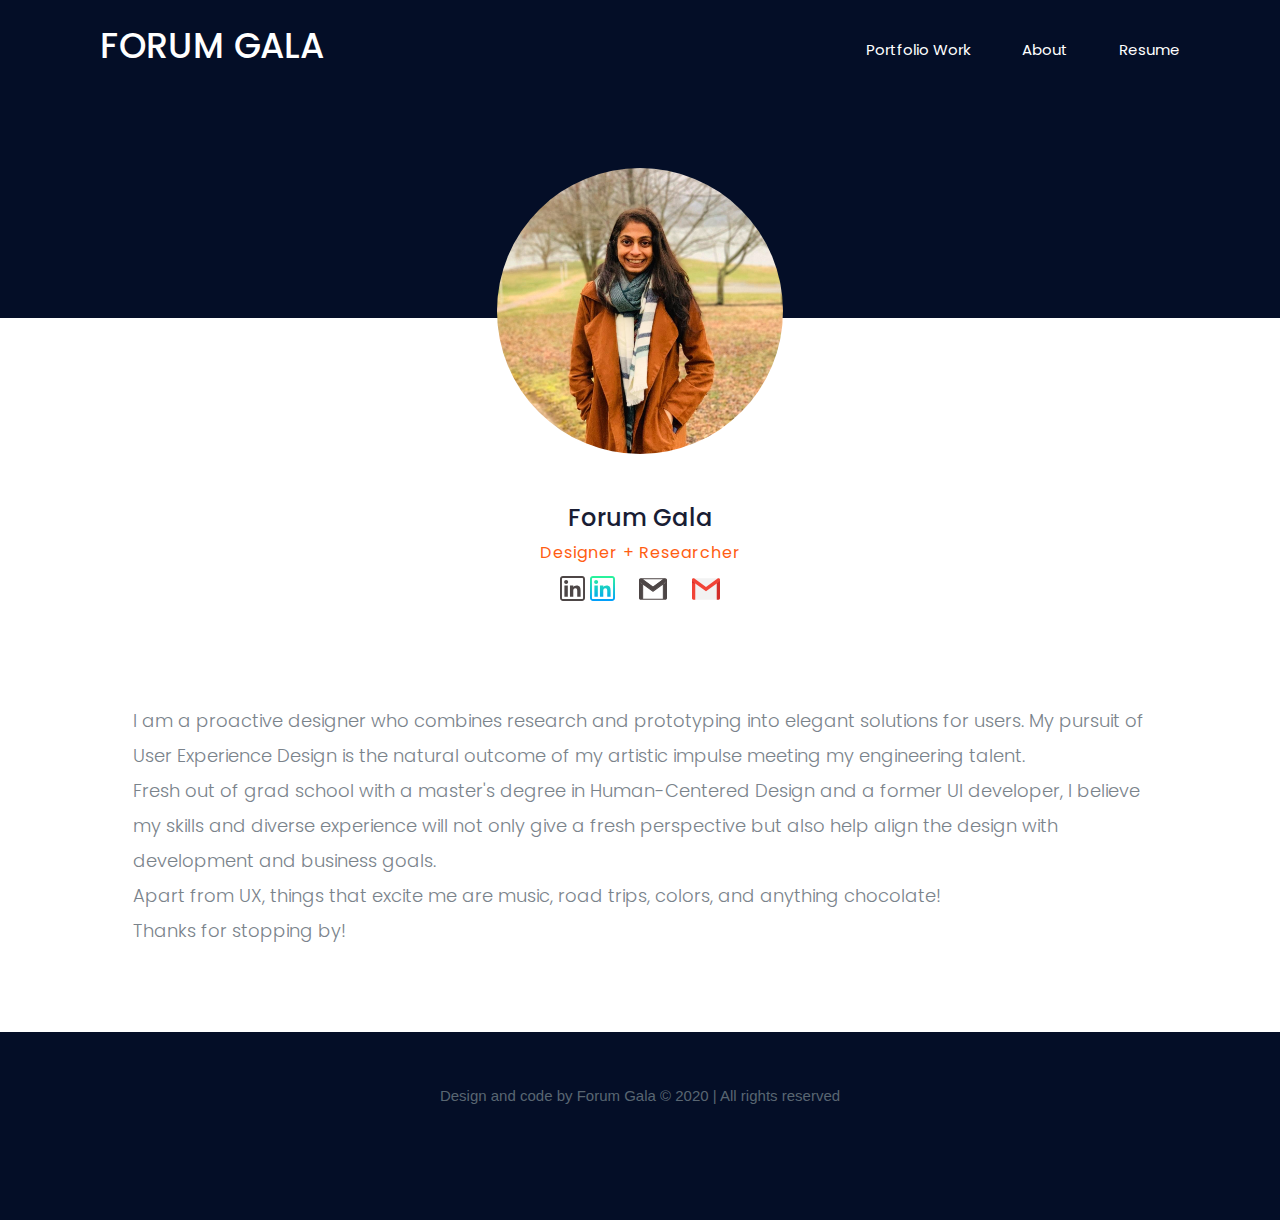
==== commit 0372664d: "Test" ====
--- a/about.html
+++ b/about.html
@@ -109,7 +109,7 @@
                     <a href="https://www.linkedin.com/in/forumgala/" target="_blank">
                       <!-- <div class="linkedInImage"></div> -->
                       <div class="linkedInDiv">
-                        <img src="img/linkedinBlack.svg" id="linkedInImage" class="linkedInImage" alt="">
+                        <img src="img/linkedinBlack.svg" id="linkedInImage" alt="">
                         <img src="img/linkedin2.svg" class="linkedInImageHover" alt="">
                       </div>
                     </a>
--- a/css/style.css
+++ b/css/style.css
@@ -1367,13 +1367,13 @@
   width: 25px;
   height:25px;
 } */
-.linkedInDiv #linkedInImage{
+.linkedInDiv img{
   margin-top: 10px;
   display:inline-block;
   width: 25px;
   height:25px;
 }
-.gmailImage{
+.gmailDiv img{
   margin-top: 10px;
   margin-left: 20px;
   display:inline-block;
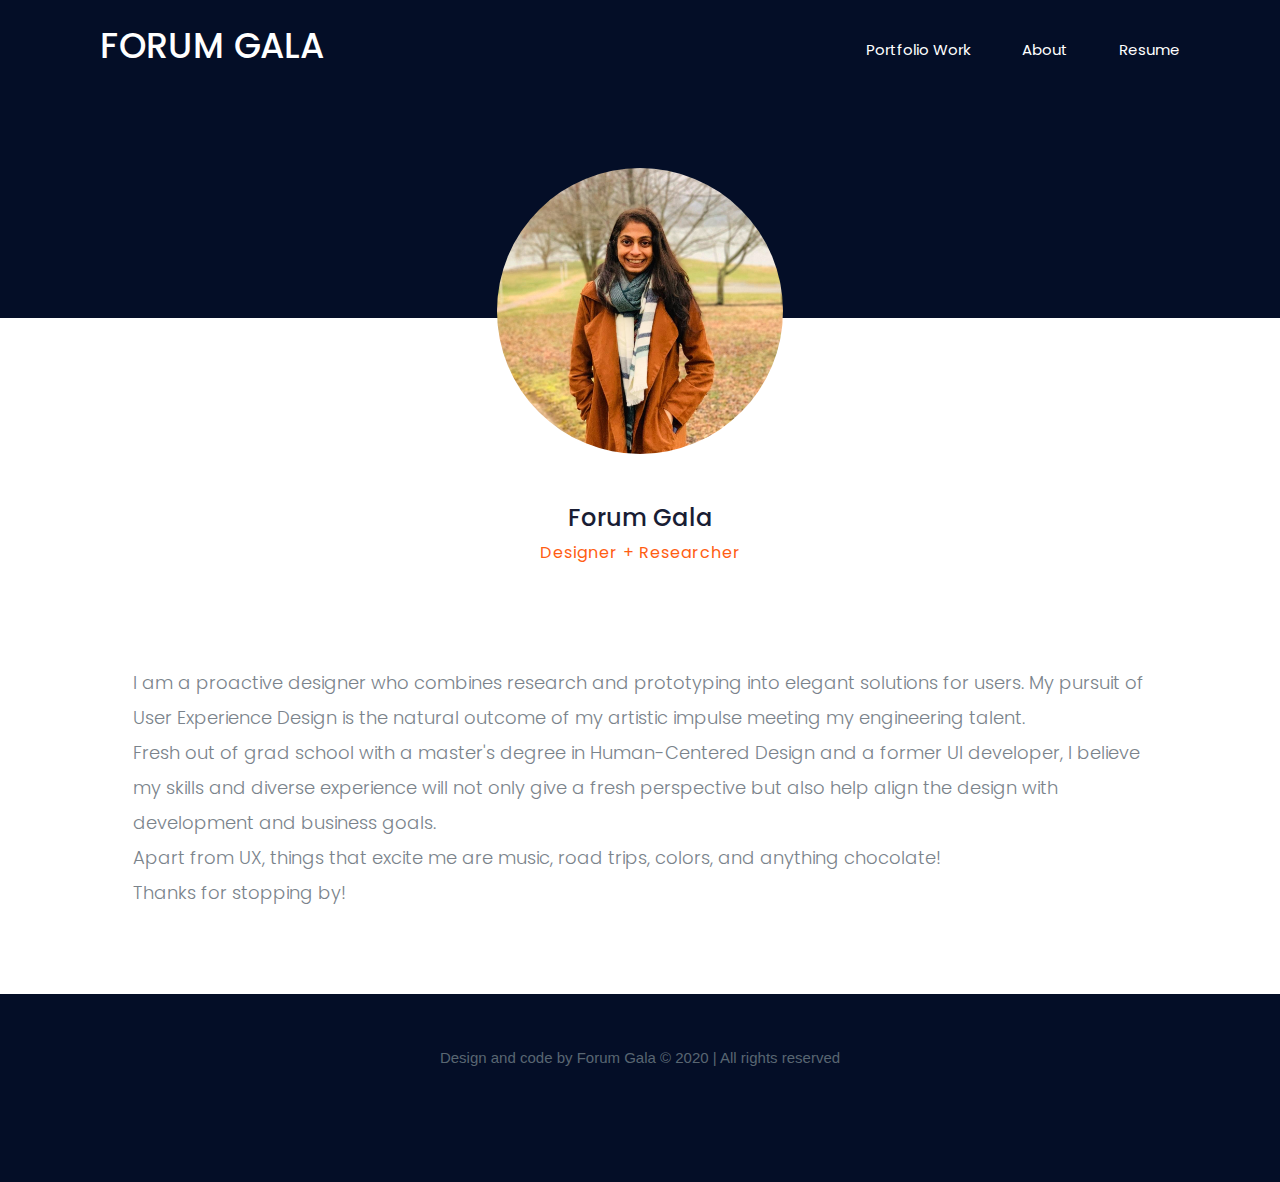
==== commit c62bb5ac: "Linkedin icon test undo" ====
--- a/about.html
+++ b/about.html
@@ -106,11 +106,11 @@
                         <h3>Forum Gala</h3>
                         <b>Designer + Researcher</b>
                     </div>
-                    <a href="https://www.linkedin.com/in/forumgala/" target="_blank">
-                      <!-- <div class="linkedInImage"></div> -->
+                    <!--<a href="https://www.linkedin.com/in/forumgala/" target="_blank">
+                       <div class="linkedInImage"></div>
                       <div class="linkedInDiv">
                         <img src="img/linkedinBlack.svg" id="linkedInImage" alt="">
-                        <img src="img/linkedin2.svg" class="linkedInImageHover" alt="">
+                        <img src="img/linkedin2.svg" id="linkedInImageHover" alt="">
                       </div>
                     </a>
                     <a href="mailto:forumgala.apr30@gmail.com" >
@@ -118,7 +118,7 @@
                         <img src="img/gmailBlack.svg" class="gmailImage" alt="">
                         <img src="img/gmail2.svg" class="gmailImageHover" alt="">
                       </div>
-                    </a>
+                    </a> -->
             </div>
         </div>
     </div>
--- a/css/style.css
+++ b/css/style.css
@@ -1367,7 +1367,7 @@
   width: 25px;
   height:25px;
 } */
-.linkedInDiv img{
+.linkedInDiv1 img{
   margin-top: 10px;
   display:inline-block;
   width: 25px;
@@ -1380,7 +1380,7 @@
   width: 28px;
   height:28px;
 }
-.linkedInImageHover{
+.linkedInDiv2 img{
   margin-top: 10px;
   display:none;
   width: 25px;
@@ -1393,13 +1393,13 @@
   width: 28px;
   height:28px;
 }
-.linkedInDiv:hover .linkedInImage, .gmailDiv:hover .gmailImage{
+.linkedInDiv1:hover .linkedInDiv1 img, .gmailDiv:hover .gmailImage{
     display:none;
 }
-.linkedInDiv:hover .linkedInImageHover, .gmailDiv:hover .gmailImageHover{
+.linkedInDiv1:hover .linkedInDiv2 img, .gmailDiv:hover .gmailImageHover{
     display:inline-block;
 }
-.linkedInDiv, .gmailDiv {
+.linkedInDiv1, .gmailDiv {
   display:inline-block;
 }
 /* line 21, ../../Arafath/CL/December/230. Portfolio/HTML/scss/_slider.scss */
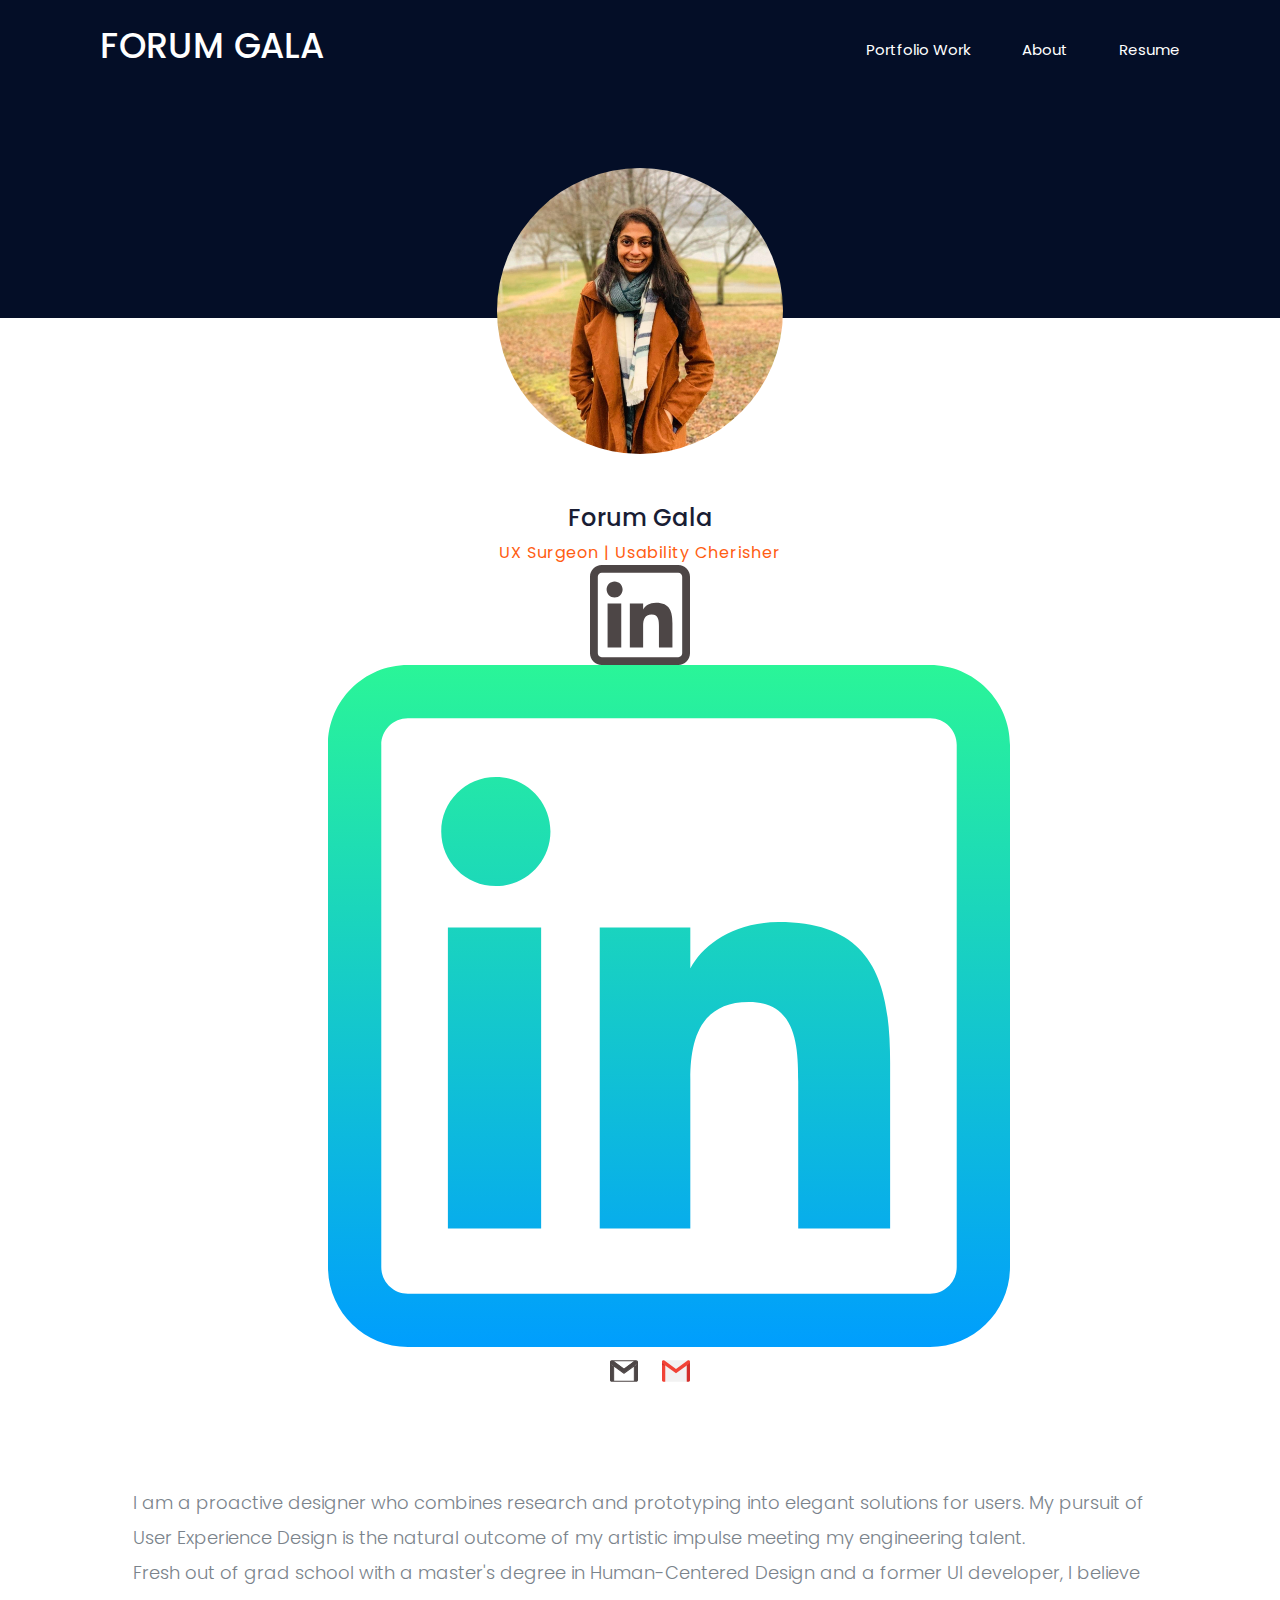
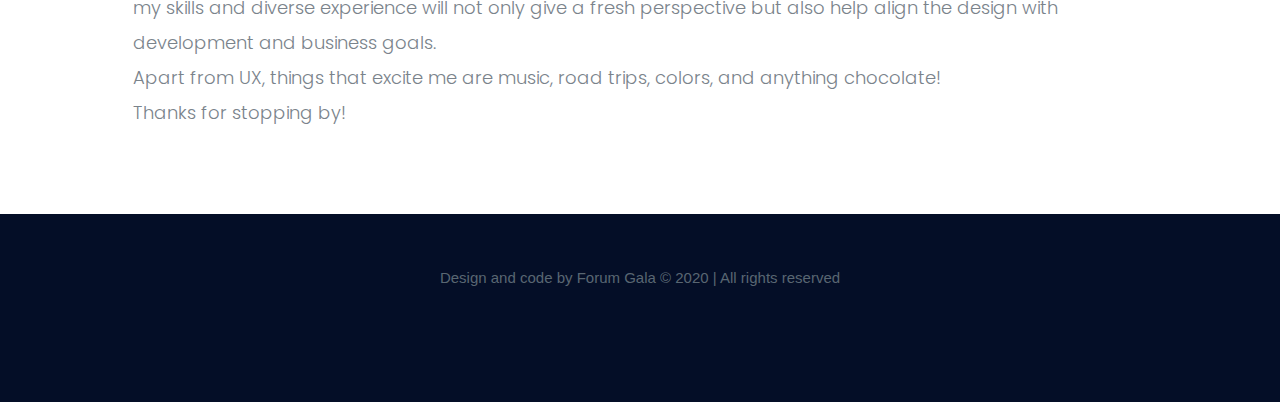
==== commit 4b12b5e7: "Text correction" ====
--- a/about.html
+++ b/about.html
@@ -104,7 +104,7 @@
             <div class="text-center">
                     <div class="aboutHeader text-center">
                         <h3>Forum Gala</h3>
-                        <b>Designer + Researcher</b>
+                        <b>UX Surgeon | Usability Cherisher</b>
                     </div>
                     <!--<a href="https://www.linkedin.com/in/forumgala/" target="_blank">
                        <div class="linkedInImage"></div>
@@ -119,6 +119,18 @@
                         <img src="img/gmail2.svg" class="gmailImageHover" alt="">
                       </div>
                     </a> -->
+                    <a href="https://www.linkedin.com/in/forumgala/" target="_blank">
+                      <div class="linkedInDiv">
+                        <img src="img/linkedinBlack.svg" class="linkedInImage" alt="">
+                        <img src="img/linkedin2.svg" class="linkedInImageHover" alt="">
+                      </div>
+                    </a>
+                    <a href="mailto:forumgala.apr30@gmail.com" >
+                      <div class="gmailDiv">
+                        <img src="img/gmailBlack.svg" class="gmailImage" alt="">
+                        <img src="img/gmail2.svg" class="gmailImageHover" alt="">
+                      </div>
+                    </a>
             </div>
         </div>
     </div>
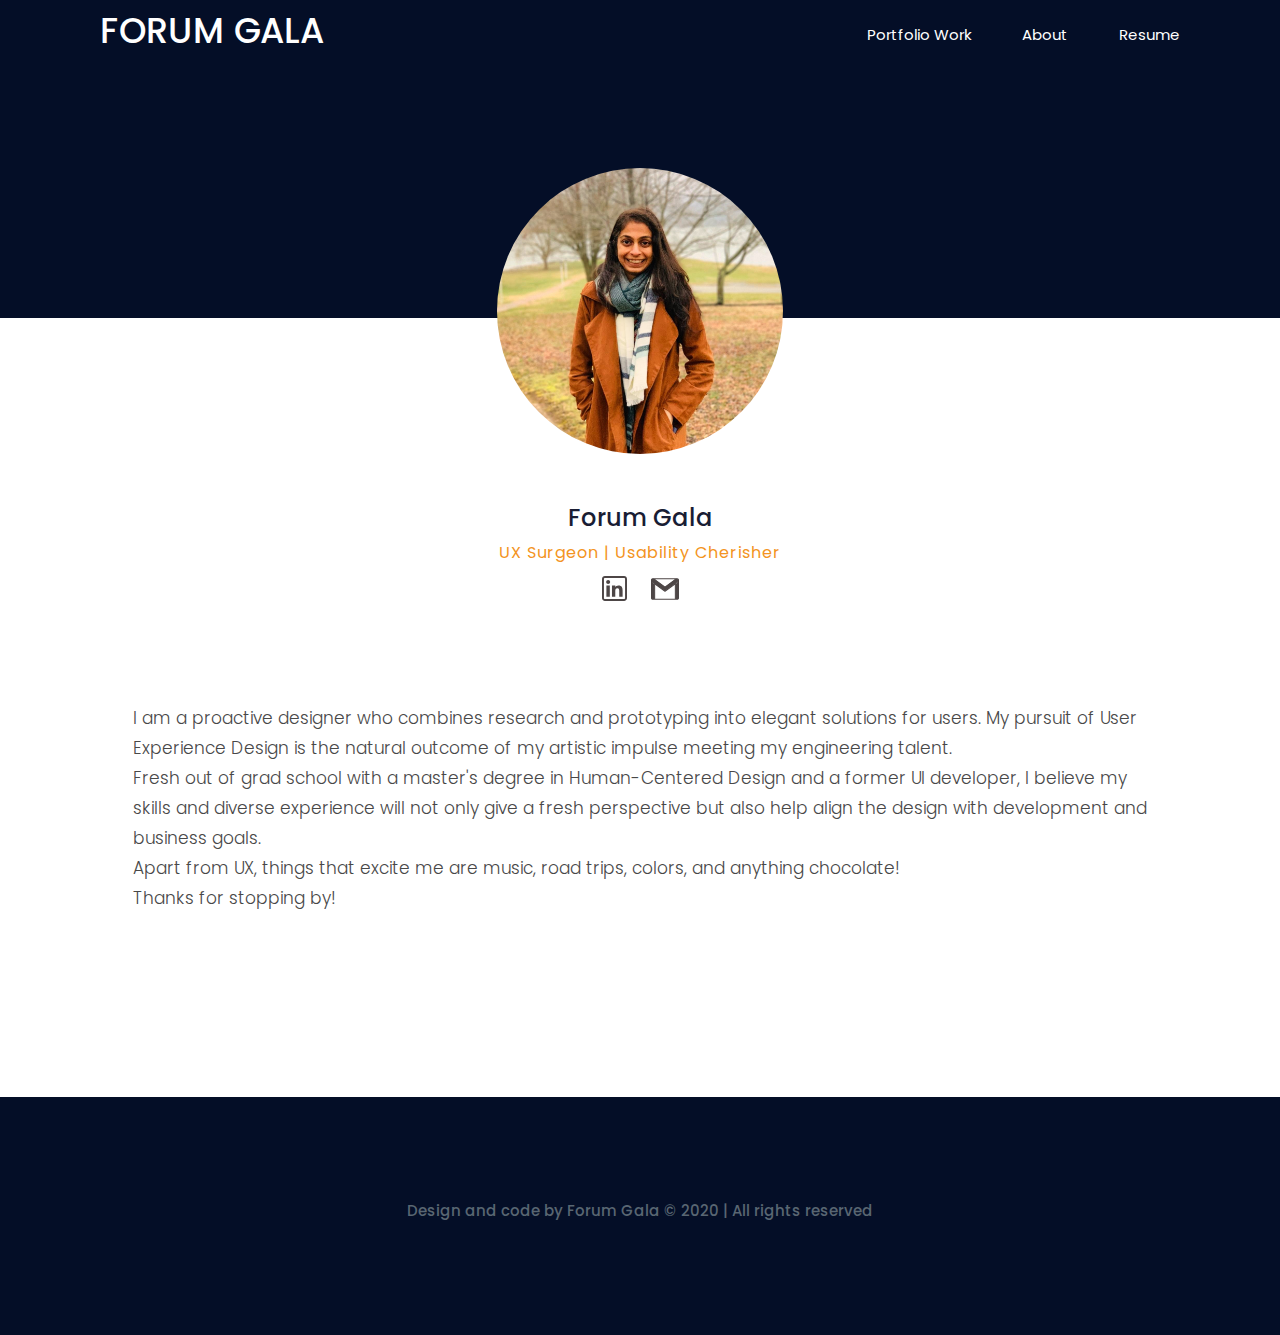
==== commit a4f25f4e: "Highlight on scroll added + responsiveness issues fixed" ====
--- a/about.html
+++ b/about.html
@@ -19,6 +19,7 @@
 
     <!-- <link rel="manifest" href="site.webmanifest"> -->
     <!-- Place favicon.ico in the root directory -->
+
 
     <!-- CSS here -->
     <link rel="stylesheet" href="css/bootstrap.min.css">
@@ -106,11 +107,10 @@
                         <h3>Forum Gala</h3>
                         <b>UX Surgeon | Usability Cherisher</b>
                     </div>
-                    <!--<a href="https://www.linkedin.com/in/forumgala/" target="_blank">
-                       <div class="linkedInImage"></div>
+                    <a href="https://www.linkedin.com/in/forumgala/" target="_blank">
                       <div class="linkedInDiv">
-                        <img src="img/linkedinBlack.svg" id="linkedInImage" alt="">
-                        <img src="img/linkedin2.svg" id="linkedInImageHover" alt="">
+                        <img src="img/linkedinBlack.svg" class="linkedInImage" alt="">
+                        <img src="img/linkedin2.svg" class="linkedInImageHover" alt="">
                       </div>
                     </a>
                     <a href="mailto:forumgala.apr30@gmail.com" >
@@ -118,25 +118,13 @@
                         <img src="img/gmailBlack.svg" class="gmailImage" alt="">
                         <img src="img/gmail2.svg" class="gmailImageHover" alt="">
                       </div>
-                    </a> -->
-                    <a href="https://www.linkedin.com/in/forumgala/" target="_blank">
-                      <div class="linkedInDiv">
-                        <img src="img/linkedinBlack.svg" class="linkedInImage" alt="">
-                        <img src="img/linkedin2.svg" class="linkedInImageHover" alt="">
-                      </div>
                     </a>
-                    <a href="mailto:forumgala.apr30@gmail.com" >
-                      <div class="gmailDiv">
-                        <img src="img/gmailBlack.svg" class="gmailImage" alt="">
-                        <img src="img/gmail2.svg" class="gmailImageHover" alt="">
-                      </div>
-                    </a>
-            </div>
-        </div>
-    </div>
-
-
-    <div class="about_wrap_area">
+            </div>
+        </div>
+    </div>
+
+
+    <div class="about_wrap_area positiveMargin100">
         <div class="container">
             <div class="row justify-content-center">
                 <div class="col-lg-11">
@@ -254,6 +242,7 @@
     <script src="js/mail-script.js"></script>
 
     <script src="js/main.js"></script>
+    <script src="js/highlightOnScroll.js"></script>
 </body>
 
 </html>
--- a/css/style.css
+++ b/css/style.css
@@ -7,8 +7,15 @@
 /* 1. Theme default css */
 @import url("https://fonts.googleapis.com/css?family=Alata|Poppins:100,100i,200,200i,300,300i,400,400i,500,500i,600,600i,700,700i,800,800i,900,900i|Roboto:100,100i,300,300i,400,400i,500,500i,700,700i,900,900i&display=swap");
 /* line 5, ../../Arafath/CL/December/230. Portfolio/HTML/scss/theme-default.scss */
+:root {
+  --highlight-walker1: #7ABFAA;/* green */
+  --highlight-walker2: #FEEB9E;/* yellow */
+  --highlight-walker3: #BDC8FD;/* purple */
+  --highlight-walker4: #5AD1FF60;/* blue */
+  --highlight-walker-black: #C0C0C0;
+}
 body {
-  font-family: "Sen", sans-serif;
+  font-family: "Poppins", sans-serif;
   font-weight: normal;
   font-style: normal;
 }
@@ -90,9 +97,9 @@
   font-size: 16px;
   font-weight: 300;
   line-height: 28px;
-  color: #7A838B;
+  color: #484848;
   margin-bottom: 13px;
-  font-family: "Roboto", sans-serif;
+  font-family: "Poppins", sans-serif;
 }
 .copy-right_text p {
   font-size: 16px;
@@ -100,7 +107,7 @@
   line-height: 28px;
   color: #7A838B;
   margin-bottom: 13px;
-  font-family: "Sen", sans-serif;
+  font-family: "Poppins", sans-serif;
 }
 /* line 68, ../../Arafath/CL/December/230. Portfolio/HTML/scss/theme-default.scss */
 label {
@@ -109,7 +116,62 @@
   font-size: 14px;
   font-weight: 400;
 }
-
+.section-divider{
+  text-align: center;
+  padding-bottom: 100px;
+}
+@media (max-width: 767px) {
+  /* line 24, ../../Arafath/CL/December/230. Portfolio/HTML/scss/_section_title.scss */
+  .section-divider {
+    text-align: center;
+    padding-bottom: 50px;
+  }
+}
+.dot1, .dot2{
+  margin-right: 30px;
+}
+.dot1, .dot2, .dot3{
+  display: inline-block;
+  width: 5px;
+  height: 5px;
+  background: black;
+
+}
+.highlight {
+  position: relative;
+  background-origin: 0;
+  background-size: 200% 100%;
+  background-repeat: repeat-x;
+  background-position: 0 100%;
+  transition: background-position 0.8s ease-out;
+  padding: 0.3px 0px;
+}
+
+.highlight.shown {
+  position: relative;
+  background-origin: 0;
+  background-size: 200% 100%;
+  background-repeat: repeat-x;
+  background-position: -100% 100%;
+  transition: background-position 0.8s ease-out;
+}
+
+.highlight-walker1 {
+  background-image: linear-gradient(to right, transparent 50%, var(--highlight-walker1) 50%);
+}
+.highlight-walker2 {
+  background-image: linear-gradient(to right, transparent 50%, var(--highlight-walker2) 50%);
+}
+.highlight-walker3 {
+  background-image: linear-gradient(to right, transparent 50%, var(--highlight-walker3) 50%);
+}
+.highlight-walker4 {
+  background-image: linear-gradient(to right, transparent 50%, var(--highlight-walker4) 50%);
+}
+.highlight-walker_black {
+  background-image: linear-gradient(to right, transparent 50%, var(--highlight-walker-black) 50%);
+  color: #000000;
+}
 /* line 74, ../../Arafath/CL/December/230. Portfolio/HTML/scss/theme-default.scss */
 *::-moz-selection {
   background: #444;
@@ -904,7 +966,7 @@
 
 /* line 16, ../../Arafath/CL/December/230. Portfolio/HTML/scss/_header.scss */
 .header-area .main-header-area {
-  padding: 29px 85px;
+  padding: 10px 85px;
   background: #fff;
   background: transparent;
 }
@@ -926,14 +988,14 @@
 @media (min-width: 992px) and (max-width: 1200px) {
   /* line 16, ../../Arafath/CL/December/230. Portfolio/HTML/scss/_header.scss */
   .header-area .main-header-area {
-    padding: 25px 50px;
+    padding: 10px 50px;
   }
 }
 
 @media (min-width: 1200px) and (max-width: 1500px) {
   /* line 16, ../../Arafath/CL/December/230. Portfolio/HTML/scss/_header.scss */
   .header-area .main-header-area {
-    padding: 25px 85px;
+    padding: 10px 85px;
   }
 }
 
@@ -1367,39 +1429,40 @@
   width: 25px;
   height:25px;
 } */
-.linkedInDiv1 img{
+.linkedInImage{
   margin-top: 10px;
   display:inline-block;
   width: 25px;
   height:25px;
 }
-.gmailDiv img{
+/* here */
+.gmailImage{
   margin-top: 10px;
   margin-left: 20px;
   display:inline-block;
   width: 28px;
   height:28px;
 }
-.linkedInDiv2 img{
+.linkedInImageHover{
   margin-top: 10px;
   display:none;
   width: 25px;
   height:25px;
 }
 .gmailImageHover{
+  display:none;
   margin-top: 10px;
   margin-left: 20px;
-  display:none;
   width: 28px;
   height:28px;
 }
-.linkedInDiv1:hover .linkedInDiv1 img, .gmailDiv:hover .gmailImage{
+.linkedInDiv:hover .linkedInImage, .gmailDiv:hover .gmailImage{
     display:none;
 }
-.linkedInDiv1:hover .linkedInDiv2 img, .gmailDiv:hover .gmailImageHover{
+.linkedInDiv:hover .linkedInImageHover, .gmailDiv:hover .gmailImageHover{
     display:inline-block;
 }
-.linkedInDiv1, .gmailDiv {
+.linkedInDiv, .gmailDiv {
   display:inline-block;
 }
 /* line 21, ../../Arafath/CL/December/230. Portfolio/HTML/scss/_slider.scss */
@@ -1458,14 +1521,16 @@
 
 /* line 44, ../../Arafath/CL/December/230. Portfolio/HTML/scss/_slider.scss */
 .slider_area .single_slider .slider_text span {
-  font-size: 30px;
+  font-size: 24px;
   font-weight: 400;
-  color: #0181F5;
+  color: #DDDADA;
   position: relative;
   z-index: 1;
   display: block;
   margin-bottom: 22px;
   font-family: "Poppins", sans-serif;
+  line-height:40px;
+  padding-top:40px;
 }
 
 @media (min-width: 992px) and (max-width: 1200px) {
@@ -2088,11 +2153,11 @@
   }
 }
 .about_wrap_area .about_heading h4 {
-  font-size: 18px;
+  font-size: 17px;
   font-weight: 300;
-  line-height: 35px;
-  letter-spacing: 5;
-  color: #7A838B;
+  line-height: 30px;
+  letter-spacing: 2;
+  color: #484848;
 }
 
 
@@ -2182,16 +2247,19 @@
 /* line 25, ../../Arafath/CL/December/230. Portfolio/HTML/scss/_gallery.scss */
 .portfolio_area .portfolio_wrap {
   overflow: hidden;
+  padding-bottom: 30px;
+  /* padding-top: 20px; */
   /* background:#040E27; */
 }
 
 /* line 28, ../../Arafath/CL/December/230. Portfolio/HTML/scss/_gallery.scss */
 .portfolio_area .single_gallery {
   overflow: hidden;
-  width: 35%;
+  width: 33.3%;
   position: relative;
   z-index: 6;
   float: left;
+  /* text-align: center; */
 }
 
 @media (max-width: 767px) {
@@ -2204,24 +2272,29 @@
 @media (min-width: 768px) and (max-width: 991px) {
   /* line 28, ../../Arafath/CL/December/230. Portfolio/HTML/scss/_gallery.scss */
   .portfolio_area .single_gallery {
-    width: 50%;
+    /* width: 50%; */
   }
 }
 
 @media (min-width: 992px) and (max-width: 1200px) {
   /* line 28, ../../Arafath/CL/December/230. Portfolio/HTML/scss/_gallery.scss */
   .portfolio_area .single_gallery {
-    width: 50%;
+    /* width: 50%; */
   }
 }
 
 @media (min-width: 1200px) and (max-width: 1500px) {
   /* line 28, ../../Arafath/CL/December/230. Portfolio/HTML/scss/_gallery.scss */
   .portfolio_area .single_gallery {
-    width: 33.33333%;
-  }
-}
-
+    /* width: 33.33333%; */
+  }
+}
+@media (min-width: 1500px) {
+  /* line 28, ../../Arafath/CL/December/230. Portfolio/HTML/scss/_gallery.scss */
+  .portfolio_area .single_gallery {
+    /* width: 30%; */
+  }
+}
 /* line 46, ../../Arafath/CL/December/230. Portfolio/HTML/scss/_gallery.scss */
 .portfolio_area .single_gallery::before {
   width: 351px;
@@ -2242,7 +2315,18 @@
   -o-transition: 0.3s;
   transition: 0.3s;
 }
-
+.container_test{
+  float:left;
+    position: relative;
+    width: 33.3%;
+}
+.test{
+    float:left;
+}
+.test img {
+    width: 100%;
+    /* height: 4.5in; */
+    }
 /* this one */
 @media (max-width: 767px) {
   /* line 46, ../../Arafath/CL/December/230. Portfolio/HTML/scss/_gallery.scss */
@@ -2361,7 +2445,11 @@
     z-index:6;
     background: #fff;
   }
-
+  .portfolio_area .single_gallery:hover .test img{
+      opacity:0.5;
+      z-index:6;
+      background: #fff;
+    }
 /* line 116, ../../Arafath/CL/December/230. Portfolio/HTML/scss/_gallery.scss */
 .portfolio_area .single_gallery .gallery_hover .hover_inner span {
   display: block;
@@ -2456,7 +2544,12 @@
   -ms-transform: scale(1);
   transform: scale(1);
 }
-
+.portfolio_area .single_gallery:hover .test img {
+  -webkit-transform: scale(1);
+  -moz-transform: scale(1);
+  -ms-transform: scale(1);
+  transform: scale(1);
+}
 /* line 1, ../../Arafath/CL/December/230. Portfolio/HTML/scss/_footer.scss */
 .footer {
   background-repeat: no-repeat;
@@ -2585,6 +2678,7 @@
 /* line 80, ../../Arafath/CL/December/230. Portfolio/HTML/scss/_footer.scss */
 .footer .copy-right_text {
   padding-bottom: 47px;
+  padding-top: 50px;
 }
 
 /* line 82, ../../Arafath/CL/December/230. Portfolio/HTML/scss/_footer.scss */
@@ -3016,7 +3110,7 @@
   font-family: "Poppins", sans-serif;
 }
 .testimonial_area_black {
-  padding: 100px 0 100px 0;
+  padding: 100px 0 50px 0;
   background: #040E27;
   position: relative;
   z-index: 0;
@@ -3824,7 +3918,7 @@
   color: #828793;
   font-weight: 100;
   letter-spacing: 1px;
-  font-family: 'Sen', sans-serif;
+  font-family: 'Poppins', sans-serif;
   margin-bottom: 0;
 }
 /* line 126, ../../Arafath/CL/December/230. Portfolio/HTML/scss/_create_blog.scss */
@@ -3854,6 +3948,16 @@
   margin-right: auto;
   display:block; */
 }
+.displayClassbofaMobile {
+  padding-top: 20px;
+  display:none;
+}
+.displayClassbofaDesktop {
+  padding-top: 20px;
+  /* margin-left: auto;
+  margin-right: auto;
+  display:block; */
+}
 .profileStyle{
     display:block;
     margin:auto;
@@ -3870,6 +3974,12 @@
     display: none;
   }
   .displayClassMobile{
+    display: block;
+  }
+  .displayClassbofaDesktop{
+    display: none;
+  }
+  .displayClassbofaMobile{
     display: block;
   }
 }
@@ -3906,30 +4016,47 @@
   font-size: 12px;
   color: #828793;
   font-weight: 400;
-  font-family: "Roboto", sans-serif;
+  font-family: "Poppins", sans-serif;
   display: block;
   margin-bottom: 6px;
 }
-.work_details_area_white b{
+/* .work_details_area_white b{
   font-size: 20px;
   color: #828793;
   font-weight: 100;
   letter-spacing: 1px;
-  font-family: 'Sen', sans-serif;
+  font-family: 'Poppins', sans-serif;
   margin-bottom: 0;
-}
+} */
 .work_details_area_white li {
+  list-style: disc;
+  font-size: 16px;
+  color: #484848;
+  /* #AAB1B7; */
+  font-weight: 400;
+  letter-spacing: 1px;
+  line-height: 2;
+  font-family: 'Poppins', sans-serif;
+  margin-bottom: 0;
+}
+.work_details_area_black li {
   list-style: disc;
   font-size: 16px;
   color: #AAB1B7;
   font-weight: 400;
-  letter-spacing: 1px;
-  line-height: 2;
-  font-family: 'Sen', sans-serif;
+  /* letter-spacing: 1px; */
+  /* line-height: 2; */
+  font-family: 'Poppins', sans-serif;
   margin-bottom: 0;
 }
 .work_details_area_white ul {
     padding-bottom: 100px;
+}
+.work_details_area_black ul {
+    padding-bottom: 100px;
+}
+.work_details_area_black td {
+  padding: 10px 20px 10px 20px;
 }
 .userPersona h5 {
   font-size:25px;
@@ -3953,7 +4080,7 @@
 }
 .aboutHeader b {
   font-size: 16px;
-  color: #ff5e13;
+  color: #f39422;
   font-weight: 400;
   letter-spacing: 1px;
   font-family: 'Poppins', sans-serif;
@@ -3972,10 +4099,10 @@
   padding-bottom: 100px;
   color: #fff;
 }
-.work_details_area_black_noPadding h3{
+.work_details_area_white_noPadding h3{
   font-size:38px;
   padding-bottom: 30px;
-  color: #fff;
+  color: #000;
 }
 .work_details_area_black small{
   font-size:22px;
@@ -4036,15 +4163,186 @@
     margin-bottom: 40px;
   }
 }
-
+.test {
+  list-style-type: none;
+  margin: 0;
+  padding: 0;
+  width: 200px;
+  background-color: #f1f1f1;
+  position: absolute;
+  top: 30%;
+}
+
+.test li a {
+  display: block;
+  color: #000;
+  padding: 8px 16px;
+  text-decoration: none;
+}
+
+/* Change the link color on hover */
+.test li a:hover {
+  background-color: #555;
+  color: white;
+}
+.portfolio_area .banner img {
+    width:40%;
+    padding-top: 10px;
+}
+.columnDesktop {
+  float: left;
+  width: 45%;
+  padding: 60px 30px 10px 30px;
+}
+.columnDesktopNutriFit {
+  float: left;
+  width: 33%;
+  padding: 60px 50px 100px 50px;
+}
+.columnMobileNutriFit {
+  /* float: left; */
+  width: 100%;
+  padding: 60px 20px 100px 20px;
+}
+.columnDesktopNutriFit h4{
+  font-size: 20px;
+  font-weight:400;
+  line-height: 28px;
+  color: #484848;
+  padding-top: 20px;
+}
+.columnMobileNutriFit h4{
+  font-size: 20px;
+  font-weight:400;
+  line-height: 28px;
+  color: #7A838B;
+  padding-top: 20px;
+}
+.columnMobile {
+  /* float: left; */
+  width: 100%;
+  padding: 20px 10px 20px 10px;
+}
+.imgBorder {
+  border: 1px solid #D0D0D0;
+  border-radius: 15px;
+  /* border-radius: 20px; */
+}
+.containerFooter {
+    width: 100%;
+    padding-right: 55px;
+    padding-left: 15px;
+    margin-right: auto;
+    margin-left: auto;
+}
+.footerProject p{
+  text-align: right;
+  font-size: 25px;
+  font-weight: 440;
+  color: #596672;
+}
+@media (max-width: 767px) {
+  /* line 51, ../../Arafath/CL/December/230. Portfolio/HTML/scss/_portfolio_details.scss */
+  .footerProject p {
+    font-size: 18px;
+    font-weight: 400;
+  }
+  .footerProject img {
+    width:8%;
+  }
+}
+.footerProject a {
+  color: #596672;
+  /* 6C7C8B; */
+  /* #869CB1; */
+}
+#myBtn {
+  display: none;
+  position: fixed;
+  bottom: 20px;
+  right: 30px;
+  z-index: 99;
+  font-size: 18px;
+  border: none;
+  outline: none;
+  background-color: #192953;
+  color: white;
+  cursor: pointer;
+
+  height:60px;
+  width:60px;
+  line-height:60px;
+  border-radius:30px;
+}
+#nutriFitMyBtn {
+  display: none;
+  position: fixed;
+  bottom: 20px;
+  right: 60px;
+  z-index: 99;
+  font-size: 18px;
+  border: none;
+  outline: none;
+  background-color: #192953;
+  color: white;
+  cursor: pointer;
+
+  height:60px;
+  width:60px;
+  line-height:60px;
+  border-radius:30px;
+}
+/* #myBtn img {
+  transform: rotate(-90deg);
+} */
+/* #myBtn:hover {
+  background-color: #555;
+} */
 /* line 56, ../../Arafath/CL/December/230. Portfolio/HTML/scss/_portfolio_details.scss */
 .work_details_area .banner img {
+  width: 60%;
+}
+.work_details_area_black .bulletsStyle .banner .imgClassBig {
+  width: 120%;
+  padding-top: 50px;
+}
+.work_details_area_black .bulletsStyle .banner .imgClassSmall {
   width: 100%;
+  padding-top: 50px;
+}
+.details_info .banner img {
+  width: 100%;
+}
+.caption_white{
+  font-size: 15px;
+  font-weight: 350;
+  letter-spacing:0.5px;
+  padding-top: 10px;
+  color: #AAB1B7;
+}
+.caption_black{
+  font-size: 15px;
+  font-weight: 350;
+  letter-spacing:0.5px;
+  padding-top: 10px;
+  color: #484848;
 }
 @media (max-width: 600px) {
   /* line 51, ../../Arafath/CL/December/230. Portfolio/HTML/scss/_portfolio_details.scss */
   .work_details_area_black .banner img{
     width: 80%;
+  }
+  /* .work_details_area_black .banner .caption{
+    font-size: 25px;
+  } */
+}
+@media (max-width: 767px) {
+  /* line 51, ../../Arafath/CL/December/230. Portfolio/HTML/scss/_portfolio_details.scss */
+  .work_details_area .banner img{
+    width:80%;
+  }
+  .banner .caption_white, .banner .caption_black{
+    font-size: 14px;
   }
 }
 /* .work_details_area_black .banner img {
@@ -4062,15 +4360,36 @@
 
 /* line 65, ../../Arafath/CL/December/230. Portfolio/HTML/scss/_portfolio_details.scss */
 .work_details_area .details_info .info p {
-  font-size: 16px;
+  font-size: 15px;
   font-weight: 400;
+  letter-spacing:0.5px;
   color: #AAB1B7;
 }
 .work_details_area_white .bulletsStyle {
-  font-size: 16px;
+  font-size: 15px;
   font-weight: 400;
-  color: #AAB1B7;
+  letter-spacing: 0.5px;
+  color: #484848;
+  padding-bottom: 30px;
+  line-height: 27px;
+}
+.negativeMargin100 {
+  margin-bottom: -100px;
+}
+.positiveMargin100 {
+  margin-bottom: 100px;
+}
+.work_details_area_black .bulletsStyle {
+  font-size: 15px;
+  font-weight: 400;
+  letter-spacing: 0.5px;
+  color: #828793;
   padding-bottom: 20px;
+  line-height: 27px;
+}
+.work_details_area_black .bulletsStyle h5{
+  color: #FFFFFF;
+  font-size: 18px;
 }
 .work_details_area_white .details_info {
   margin-bottom: 70px;
@@ -4083,9 +4402,10 @@
 
 /* line 65, ../../Arafath/CL/December/230. Portfolio/HTML/scss/_portfolio_details.scss */
 .work_details_area_white .details_info .info p {
-  font-size: 16px;
+  font-size: 15px;
   font-weight: 400;
-  color: #AAB1B7;
+  letter-spacing: 0.5px;
+  color: #404040;
 }
 
 /* line 74, ../../Arafath/CL/December/230. Portfolio/HTML/scss/_portfolio_details.scss */
@@ -4357,7 +4677,7 @@
 sub,
 u,
 del {
-  color: #ff5e13;
+  color: #f39422;
 }
 
 /* line 93, ../../Arafath/CL/December/230. Portfolio/HTML/scss/_elements.scss */
